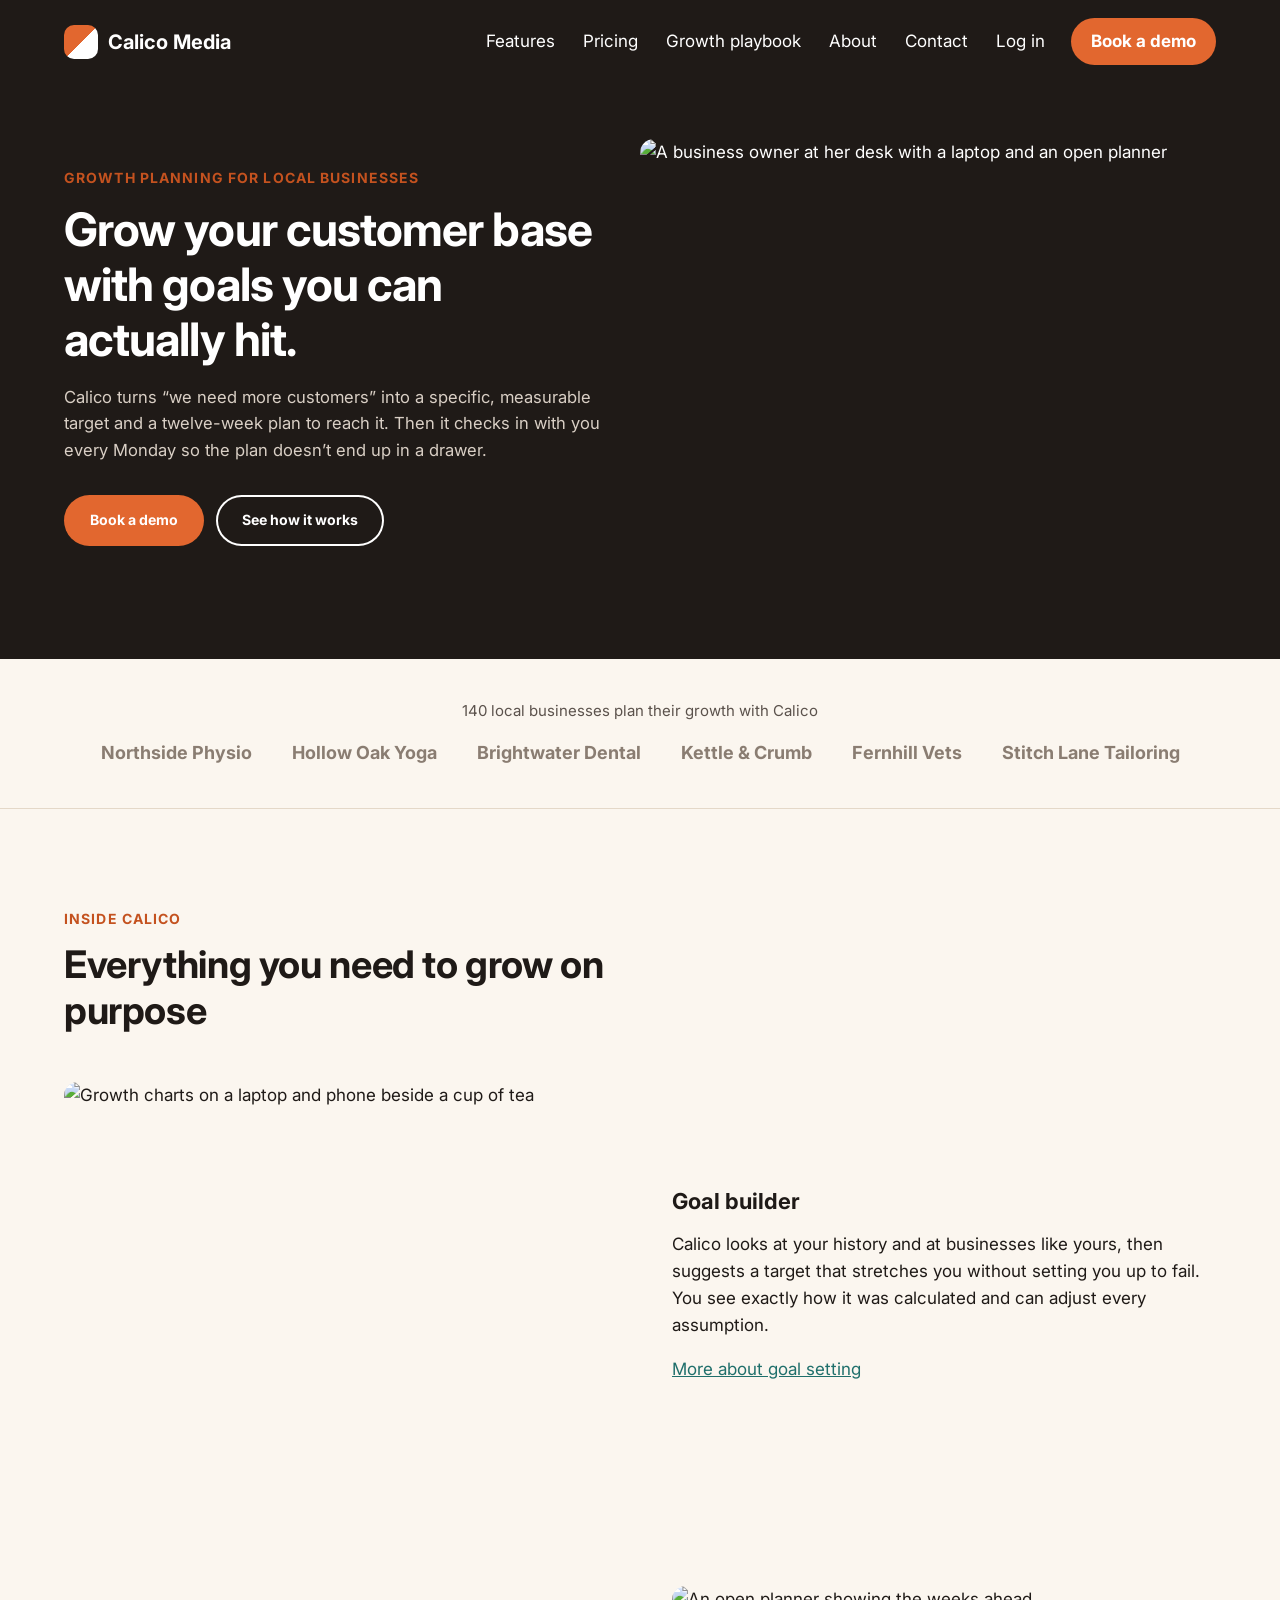
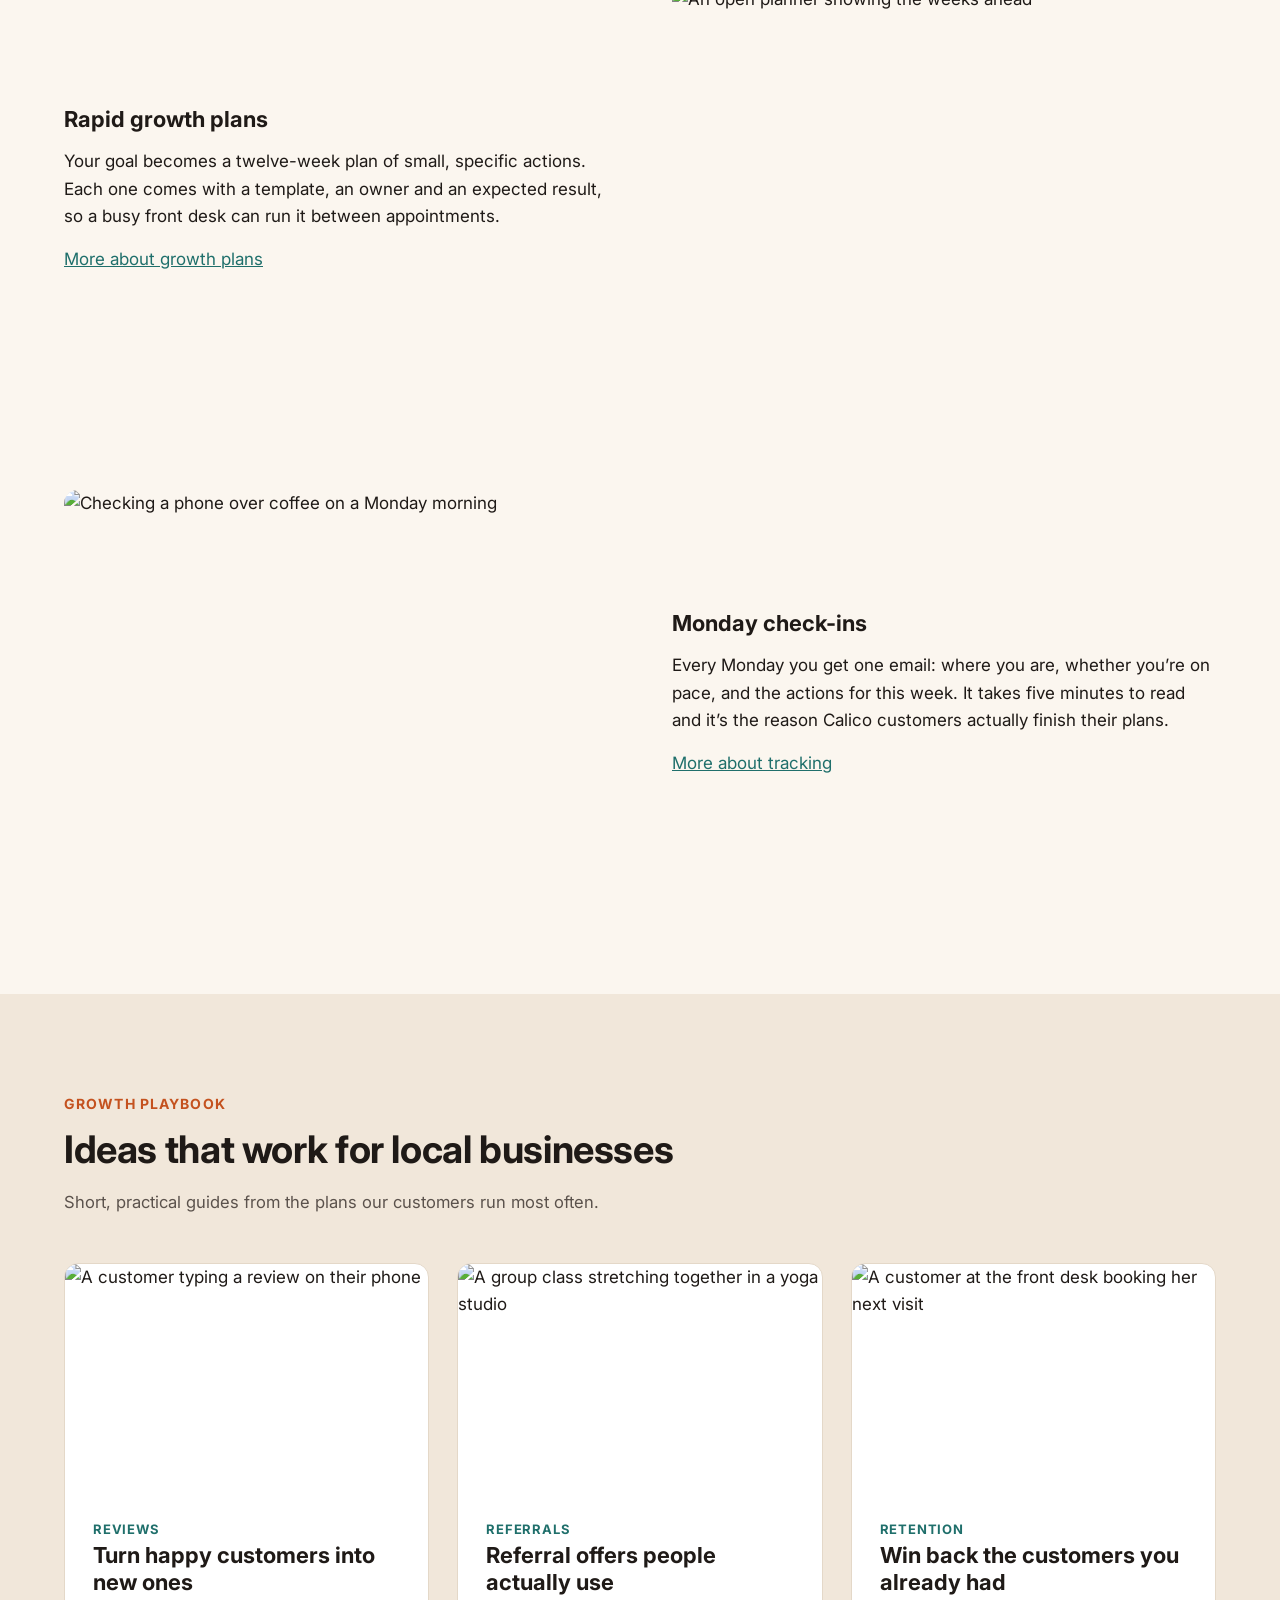
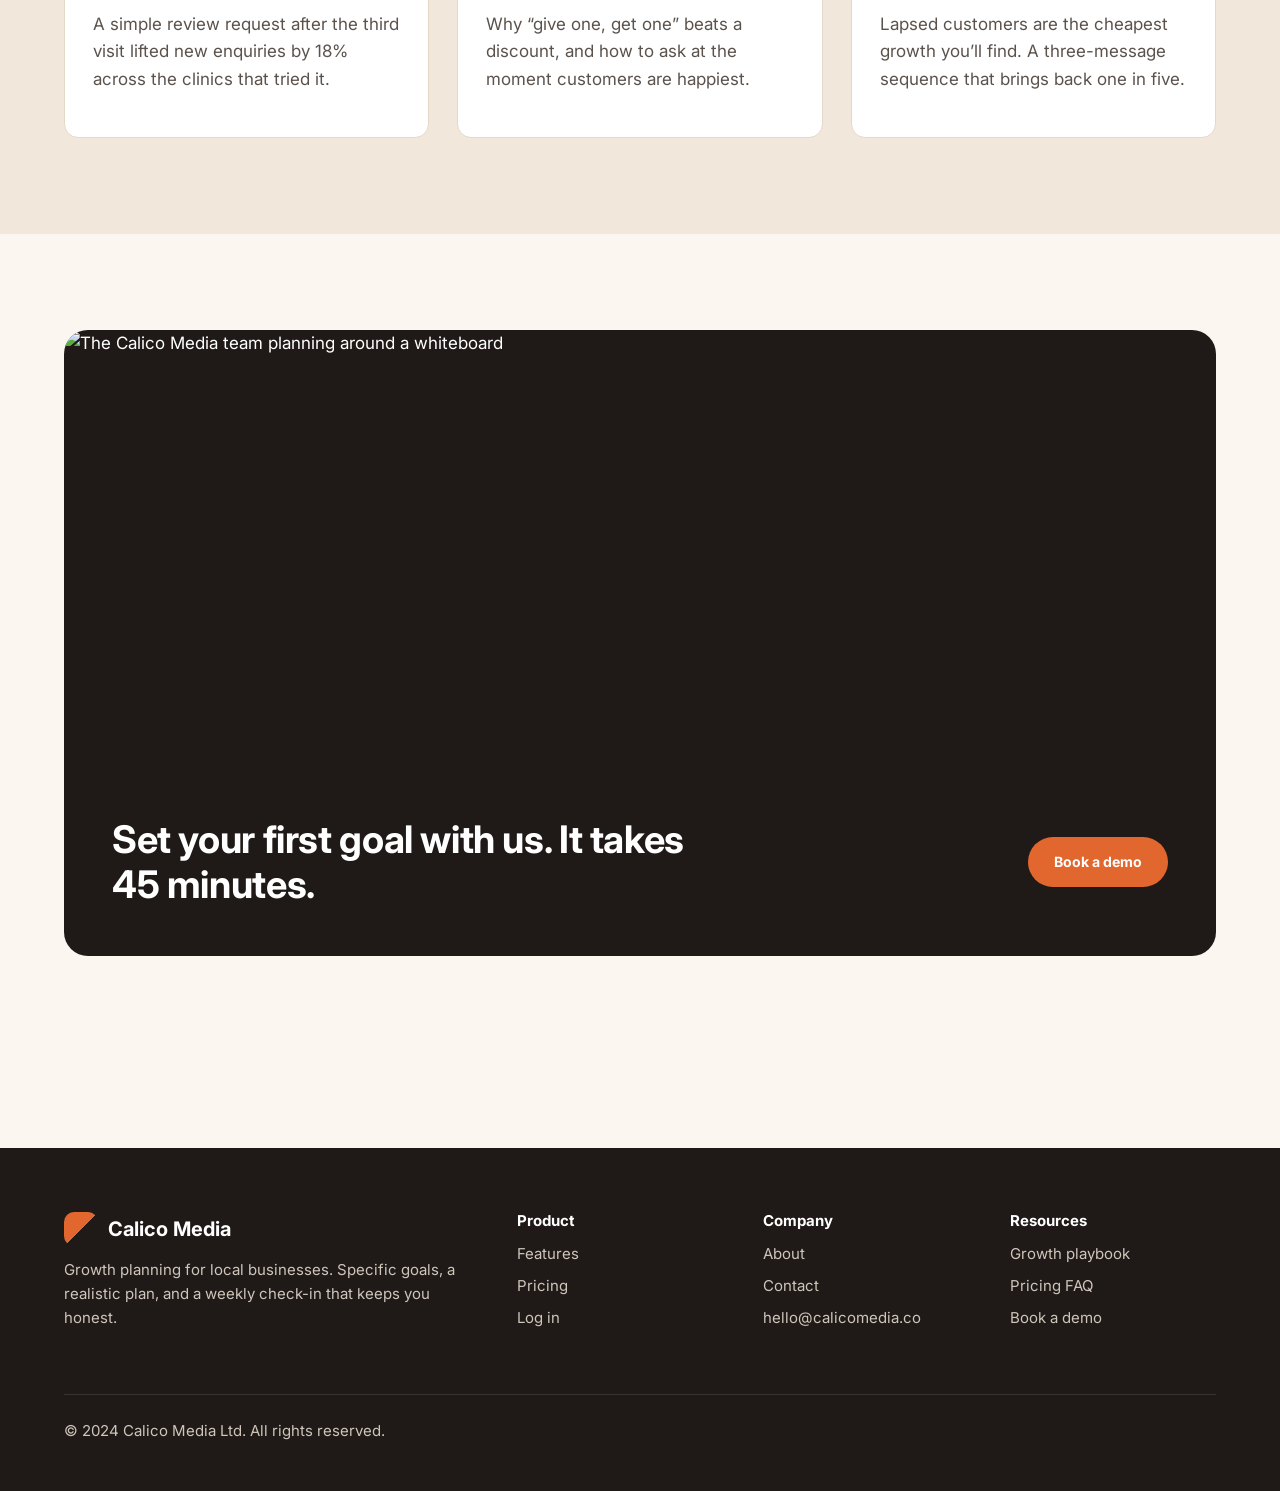
==== public/index.html @ af5a9ac3 "fix(hero and playbook): responsive on all devices" ====
<!DOCTYPE html>
<html lang="en">
<head>
  <meta charset="utf-8">
  <meta name="viewport" content="width=device-width, initial-scale=1">
  <title>Calico Media | Growth planning for local businesses</title>
  <meta name="description" content="Calico helps local businesses grow their customer base with specific, measurable, realistic goals and a rapid growth plan you can run every week.">
  <link rel="preconnect" href="https://fonts.googleapis.com">
  <link rel="preconnect" href="https://fonts.gstatic.com" crossorigin>
  <link href="https://fonts.googleapis.com/css2?family=Inter:wght@100;200;300;400;500;600;700;800;900&display=swap" rel="stylesheet">
  <link rel="stylesheet" href="css/styles.css">
</head>
<body>
  <header class="site-header site-header--home">
    <div class="container">
      <a class="logo" href="index.html"><span class="logo-mark"></span>Calico Media</a>
      <nav aria-label="Main">
        <ul class="nav-links">
          <li><a href="features.html">Features</a></li>
          <li><a href="pricing.html">Pricing</a></li>
          <li><a href="#playbook">Growth playbook</a></li>
          <li><a href="about.html">About</a></li>
          <li><a href="contact.html">Contact</a></li>
          <li><a href="https://app.calicomedia.co/login">Log in</a></li>
          <li><a class="btn" href="contact.html">Book a demo</a></li>
        </ul>
      </nav>
      <!-- Mobile burger: "popovertarget" opens #mobile-nav with no JavaScript (native Popover API) -->
      <button type="button" class="burger" popovertarget="mobile-nav" aria-label="Open menu">☰</button>
    </div>

    <!-- Mobile nav modal: opens via the burger's popovertarget, closes on outside click or
         Escape automatically (native Popover API); see the one onclick below for the one exception -->
    <div id="mobile-nav" popover class="mobile-nav">
      <ul class="mobile-nav-links">
        <li><a href="features.html">Features</a></li>
        <li><a href="pricing.html">Pricing</a></li>
        <!-- Only same-page anchor link in this list; the others close the popover naturally by navigating
             away. One-line JS closes it here since an in-page anchor click doesn't do that on its own. -->
        <li><a href="#playbook" onclick="document.getElementById('mobile-nav').hidePopover()">Growth playbook</a></li>
        <li><a href="about.html">About</a></li>
        <li><a href="contact.html">Contact</a></li>
        <li><a href="https://app.calicomedia.co/login">Log in</a></li>
        <li><a class="btn" href="contact.html">Book a demo</a></li>
      </ul>
    </div>
  </header>

  <main>
    <section class="hero">
      <div class="container hero-inner">
        <div class="hero-text">
          <span class="eyebrow">Growth planning for local businesses</span>
          <h1>Grow your customer base with goals you can actually hit.</h1>
          <p class="lead">Calico turns &ldquo;we need more customers&rdquo; into a specific, measurable target and a twelve-week plan to reach it. Then it checks in with you every Monday so the plan doesn&rsquo;t end up in a drawer.</p>
          <div class="hero-actions">
            <a class="btn" href="contact.html">Book a demo</a>
            <a class="btn btn--ghost" href="features.html">See how it works</a>
          </div>
        </div>
        <div class="hero-media">
          <img class="hero-image" src="images/hero-weekly-plan.jpg" alt="A business owner at her desk with a laptop and an open planner">
        </div>
      </div>
    </section>

    <section class="trust">
      <div class="container">
        <p>140 local businesses plan their growth with Calico</p>
        <ul class="trust-list">
          <li>Northside Physio</li>
          <li>Hollow Oak Yoga</li>
          <li>Brightwater Dental</li>
          <li>Kettle &amp; Crumb</li>
          <li>Fernhill Vets</li>
          <li>Stitch Lane Tailoring</li>
        </ul>
      </div>
    </section>

    <section class="section">
      <div class="container">
        <div class="section-intro">
          <span class="eyebrow">Inside Calico</span>
          <h2>Everything you need to grow on purpose</h2>
        </div>

        <div class="feature-row">
          <div class="feature-media">
            <img src="images/feature-goal-builder.jpg" alt="Growth charts on a laptop and phone beside a cup of tea">
          </div>
          <div>
            <h3>Goal builder</h3>
            <p>Calico looks at your history and at businesses like yours, then suggests a target that stretches you without setting you up to fail. You see exactly how it was calculated and can adjust every assumption.</p>
            <a href="features.html">More about goal setting</a>
          </div>
        </div>

        <div class="feature-row feature-row--reverse">
          <div class="feature-media">
            <img src="images/feature-growth-plan.jpg" alt="An open planner showing the weeks ahead">
          </div>
          <div>
            <h3>Rapid growth plans</h3>
            <p>Your goal becomes a twelve-week plan of small, specific actions. Each one comes with a template, an owner and an expected result, so a busy front desk can run it between appointments.</p>
            <a href="features.html">More about growth plans</a>
          </div>
        </div>

        <div class="feature-row">
          <div class="feature-media">
            <img src="images/feature-monday-checkin.jpg" alt="Checking a phone over coffee on a Monday morning">
          </div>
          <div>
            <h3>Monday check-ins</h3>
            <p>Every Monday you get one email: where you are, whether you&rsquo;re on pace, and the actions for this week. It takes five minutes to read and it&rsquo;s the reason Calico customers actually finish their plans.</p>
            <a href="features.html">More about tracking</a>
          </div>
        </div>
      </div>
    </section>

    <section class="section section--sand" id="playbook">
      <div class="container">
        <div class="section-intro">
          <span class="eyebrow">Growth playbook</span>
          <h2>Ideas that work for local businesses</h2>
          <p class="lead">Short, practical guides from the plans our customers run most often.</p>
        </div>
        <div class="playbook-grid">
          <article class="card">
            <img src="images/playbook-reviews.jpg" alt="A customer typing a review on their phone">
            <div class="card-body">
              <span class="card-tag">Reviews</span>
              <h3>Turn happy customers into new ones</h3>
              <p>A simple review request after the third visit lifted new enquiries by 18% across the clinics that tried it.</p>
            </div>
          </article>
          <article class="card">
            <img src="images/playbook-referrals.jpg" alt="A group class stretching together in a yoga studio">
            <div class="card-body">
              <span class="card-tag">Referrals</span>
              <h3>Referral offers people actually use</h3>
              <p>Why &ldquo;give one, get one&rdquo; beats a discount, and how to ask at the moment customers are happiest.</p>
            </div>
          </article>
          <article class="card">
            <img src="images/playbook-rebooking.jpg" alt="A customer at the front desk booking her next visit">
            <div class="card-body">
              <span class="card-tag">Retention</span>
              <h3>Win back the customers you already had</h3>
              <p>Lapsed customers are the cheapest growth you&rsquo;ll find. A three-message sequence that brings back one in five.</p>
            </div>
          </article>
        </div>
      </div>
    </section>

    <section class="section">
      <div class="container">
        <div class="cta-band">
          <img src="images/team-workshop.jpg" alt="The Calico Media team planning around a whiteboard">
          <div class="cta-body">
            <h2>Set your first goal with us. It takes 45 minutes.</h2>
            <a class="btn" href="contact.html">Book a demo</a>
          </div>
        </div>
      </div>
    </section>
  </main>

  <footer class="site-footer">
    <div class="container">
      <div class="footer-grid">
        <div>
          <a class="logo" href="index.html"><span class="logo-mark"></span>Calico Media</a>
          <p>Growth planning for local businesses. Specific goals, a realistic plan, and a weekly check-in that keeps you honest.</p>
        </div>
        <div>
          <h4>Product</h4>
          <ul>
            <li><a href="features.html">Features</a></li>
            <li><a href="pricing.html">Pricing</a></li>
            <li><a href="https://app.calicomedia.co/login">Log in</a></li>
          </ul>
        </div>
        <div>
          <h4>Company</h4>
          <ul>
            <li><a href="about.html">About</a></li>
            <li><a href="contact.html">Contact</a></li>
            <li><a href="mailto:hello@calicomedia.co">hello@calicomedia.co</a></li>
          </ul>
        </div>
        <div>
          <h4>Resources</h4>
          <ul>
            <li><a href="index.html#playbook">Growth playbook</a></li>
            <li><a href="pricing.html#faq">Pricing FAQ</a></li>
            <li><a href="contact.html">Book a demo</a></li>
          </ul>
        </div>
      </div>
      <div class="footer-bottom">
        <p>&copy; 2024 Calico Media Ltd. All rights reserved.</p>
      </div>
    </div>
  </footer>
</body>
</html>
---- public/css/styles.css ----
/* Calico Media marketing site */

:root {
  --ink: #1f1a17;
  --ink-soft: #5b524c;
  --cream: #fbf6ef;
  --sand: #f1e7da;
  --white: #ffffff;
  --orange: #e2672f;
  --orange-dark: #c4521f;
  --teal: #1f6f6b;
  --line: #e4d8c8;
  --radius: 14px;
}

*,
*::before,
*::after {
  box-sizing: border-box;
}

body {
  margin: 0;
  font-family: 'Inter', -apple-system, BlinkMacSystemFont, 'Segoe UI', sans-serif;
  font-weight: 400;
  font-size: 17px;
  line-height: 1.6;
  color: var(--ink);
  background: var(--cream);
}

h1,
h2,
h3,
h4 {
  font-weight: 700;
  line-height: 1.2;
  margin: 0 0 16px;
}

h1 {
  font-size: clamp(1.8rem, 3.6vw, 3.25rem); /* change */
  letter-spacing: -0.02em;
}

h2 {
  font-size: 38px;
  letter-spacing: -0.01em;
}

h3 {
  font-size: 22px;
}

p {
  margin: 0 0 16px;
}

a {
  color: var(--teal);
}

img {
  max-width: 100%;
}

.container {
  max-width: 1200px;
  margin: 0 auto;
  padding: 0 24px;
}

.section {
  padding: 96px 0;
}

.section--sand {
  background: var(--sand);
}

.eyebrow {
  display: inline-block;
  font-size: 14px;
  font-weight: 700;
  letter-spacing: 0.08em;
  text-transform: uppercase;
  color: var(--orange-dark);
  margin-bottom: 12px;
}

.lead {
  font-size: clamp(1rem, 1.3vw, 1.25rem);
  color: var(--ink-soft);
  max-width: 640px;
}

.section-intro {
  max-width: 680px;
  margin-bottom: 48px;
}

.btn {
  display: inline-block;
  padding: 14px 26px;
  border-radius: 999px;
  background: var(--orange);
  color: var(--white);
  font-weight: 700;
  text-decoration: none;
  border: 0;
  font-size: clamp(0.84rem, 1.1vw, 1rem);   /* change */
  font-family: inherit;
  cursor: pointer;
}

.btn:hover {
  background: var(--orange-dark);
}

.btn--ghost {
  background: transparent;
  color: inherit;
  box-shadow: inset 0 0 0 2px currentColor;
}

.btn--ghost:hover {
  background: rgba(255, 255, 255, 0.1);
}

/* Header */

.site-header {
  background: var(--white);
  border-bottom: 1px solid var(--line);
}

.site-header .container {
  display: flex;
  flex-wrap: wrap;
  align-items: center;
  justify-content: space-between;
  gap: 12px 32px;
  padding-top: 18px;
  padding-bottom: 18px;
}

.logo {
  display: flex;
  align-items: center;
  gap: 10px;
  flex-shrink: 0;
  font-size: 20px;
  font-weight: 700;
  color: var(--ink);
  text-decoration: none;
}

.logo-mark {
  width: 34px;
  height: 34px;
  border-radius: 10px;
  background: linear-gradient(135deg, var(--orange) 0%, var(--orange) 50%, var(--ink) 50%, var(--ink) 100%);
}

.nav-links {
  display: flex;
  flex-wrap: wrap;
  align-items: center;
  gap: 8px 28px;
  list-style: none;
  margin: 0;
  padding: 0;
  width: 100%;
}

.nav-links a {
  color: var(--ink);
  text-decoration: none;
  font-size: 17px;

}

.nav-links a:hover,
.nav-links a[aria-current='page'] {
  color: var(--orange-dark);
}

/* Burger is a <button popovertarget="mobile-nav">; hide it above the 768px
   breakpoint and strip default button chrome so it matches the old plain glyph look */
.burger {
  display: none;
  background: none;
  border: 0;
  padding: 0;
  font: inherit;
}

.site-header--home {
  background: var(--ink);
  border-bottom: 0;
}

.site-header--home .logo,
.site-header--home .nav-links a {
  color: var(--white);
}

.site-header--home .logo-mark {
  background: linear-gradient(135deg, var(--orange) 0%, var(--orange) 50%, var(--white) 50%, var(--white) 100%);
}

.site-header--home .container {
  flex-wrap: wrap; /*change  */
}

.site-header--home nav {
  min-width: 0;
}

.site-header--home .nav-links {
  flex-wrap: nowrap;
  gap: 0;
}

.site-header--home .nav-links li {
  min-width: 0;
}

.site-header--home .nav-links a {
  display: block;
  padding: 0 14px;
  white-space: nowrap;
}

.site-header--home .nav-links li:last-child {
  flex-shrink: 0;
}

.site-header--home .nav-links .btn {
  margin-left: 12px;
  padding: 10px 20px;
}

/* Home hero */

.hero {
  background: var(--ink);
  color: var(--white);
  padding: 56px 0 88px;
}

.hero-inner {
  display: flex;
  align-items: center;
  gap: 40px; /* change */
}

.hero-text {
  flex: 1;
  width: 50%; /* change */
}

.hero-text .lead {
  color: #d9cfc5;
}

.hero-actions {
  display: flex;
  flex-wrap: wrap;
  gap: 12px;
  margin-top: 32px;
}

.hero-media {
  max-width: 700px; /* change max width instead of width*/
  width: 50%; /* change */
  flex-shrink: 0;
  align-self: flex-start; /* change */
}

.hero-image {
  width: 100%;
  aspect-ratio: 4 / 3;
  object-fit: cover;
  border-radius: var(--radius);
  display: block;
}

/* Trust strip */

.trust {
  padding: 40px 0;
  border-bottom: 1px solid var(--line);
  text-align: center;
}

.trust p {
  color: var(--ink-soft);
  font-size: 15px;
}

.trust-list {
  display: flex;
  flex-wrap: wrap;
  justify-content: center;
  gap: 12px 40px;
  list-style: none;
  margin: 0;
  padding: 0;
  font-weight: 700;
  font-size: 18px;
  color: #8a7d72;
}

/* Steps */

.steps {
  display: grid;
  grid-template-columns: repeat(auto-fit, minmax(240px, 1fr));
  gap: 24px;
}

.step {
  background: var(--white);
  border: 1px solid var(--line);
  border-radius: var(--radius);
  padding: 32px;
}

.step-number {
  display: inline-flex;
  align-items: center;
  justify-content: center;
  width: 40px;
  height: 40px;
  border-radius: 50%;
  background: var(--sand);
  color: var(--orange-dark);
  font-weight: 700;
  margin-bottom: 16px;
}

/* Check list */

.check-list {
  list-style: none;
  margin: 24px 0 0;
  padding: 0;
}

.check-list li {
  position: relative;
  padding-left: 32px;
  margin-bottom: 14px;
}

.check-list li::before {
  content: '';
  position: absolute;
  left: 0;
  top: 6px;
  width: 16px;
  height: 16px;
  border-radius: 50%;
  background: var(--teal);
  box-shadow: inset 0 0 0 4px #cfe6e4;
}

/* FAQ */

.faq {
  max-width: 820px;
}

.faq details {
  border-top: 1px solid var(--line);
  padding: 20px 0;
}

.faq details:last-child {
  border-bottom: 1px solid var(--line);
}

.faq summary {
  font-weight: 700;
  font-size: 19px;
  cursor: pointer;
}

.faq details p {
  margin-top: 12px;
  color: var(--ink-soft);
}

/* Feature rows */

.feature-row {
  display: grid;
  grid-template-columns: 1fr 1fr;
  gap: 64px;
  align-items: center;
  margin-bottom: 96px;
}

.feature-row:last-child {
  margin-bottom: 0;
}

.feature-row--reverse .feature-media {
  order: 2;
}

.feature-media img {
  display: block;
  width: 100%;
  aspect-ratio: 4 / 3;
  object-fit: cover;
  border-radius: var(--radius);
}

/* Playbook */

.playbook-grid {
  display: grid;
  grid-template-columns: repeat(auto-fit, minmax(300px, 1fr));
  gap: 28px;
}

/* Card grid */

.card-grid {
  display: grid;
  grid-template-columns: repeat(3, 1fr);
  gap: 28px;
}

.card {
  background: var(--white);
  border: 1px solid var(--line);
  border-radius: var(--radius);
  overflow: hidden;
}

.card img {
  display: block;
  width: 100%;
  aspect-ratio: 16 / 10;
  object-fit: cover;
}

.card-body {
  padding: 24px 28px 28px;
}

.card-body p {
  color: var(--ink-soft);
}

.card-tag {
  font-size: 13px;
  font-weight: 700;
  text-transform: uppercase;
  letter-spacing: 0.06em;
  color: var(--teal);
}

.icon-dot {
  width: 44px;
  height: 44px;
  border-radius: 12px;
  background: var(--sand);
  margin-bottom: 18px;
  position: relative;
}

.icon-dot::after {
  content: '';
  position: absolute;
  inset: 13px;
  border-radius: 50%;
  background: var(--orange);
}

/* CTA band */

.cta-band {
  background: var(--ink);
  color: var(--white);
  border-radius: 24px;
  overflow: hidden;
}

.cta-band img {
  display: block;
  width: 100%;
  aspect-ratio: 21 / 8;
  object-fit: cover;
}

.cta-body {
  padding: 48px;
  display: flex;
  flex-wrap: wrap;
  align-items: center;
  justify-content: space-between;
  gap: 24px;
}

.cta-body h2 {
  margin: 0;
  max-width: 620px;
}

/* Page header (inner pages) */

.page-header {
  padding: 80px 0 56px;
  border-bottom: 1px solid var(--line);
}

/* Pricing */

.pricing-grid {
  display: grid;
  grid-template-columns: repeat(auto-fit, minmax(260px, 1fr));
  gap: 24px;
  align-items: stretch;
}

.pricing-card {
  background: var(--white);
  border: 1px solid var(--line);
  border-radius: var(--radius);
  padding: 36px 32px;
  display: flex;
  flex-direction: column;
}

.pricing-card--featured {
  border: 2px solid var(--orange);
  box-shadow: 0 24px 48px rgba(226, 103, 47, 0.14);
}

.plan-badge {
  align-self: flex-start;
  font-size: 13px;
  font-weight: 700;
  background: var(--orange);
  color: var(--white);
  border-radius: 999px;
  padding: 4px 12px;
  margin-bottom: 16px;
}

.price {
  font-size: 48px;
  font-weight: 700;
  margin: 8px 0 4px;
}

.price small {
  font-size: 17px;
  font-weight: 400;
  color: var(--ink-soft);
}

.pricing-card .check-list {
  flex: 1;
  margin-bottom: 28px;
}

.pricing-card .btn {
  text-align: center;
}

.pricing-note {
  margin-top: 32px;
  color: var(--ink-soft);
  font-size: 15px;
}

/* About */

.stats {
  display: grid;
  grid-template-columns: repeat(auto-fit, minmax(160px, 1fr));
  gap: 16px;
}

.stat {
  background: var(--white);
  border: 1px solid var(--line);
  border-radius: var(--radius);
  padding: 28px 20px;
}

.stat-number {
  display: block;
  font-size: 48px;
  font-weight: 700;
  color: var(--orange-dark);
}

.stat-label {
  display: block;
  font-size: 15px;
  color: var(--ink-soft);
}

.prose {
  max-width: 720px;
}

.team-grid {
  display: grid;
  grid-template-columns: repeat(auto-fit, minmax(220px, 1fr));
  gap: 24px;
}

.person {
  background: var(--white);
  border: 1px solid var(--line);
  border-radius: var(--radius);
  padding: 28px;
}

.avatar {
  width: 56px;
  height: 56px;
  border-radius: 50%;
  background: var(--sand);
  color: var(--orange-dark);
  display: flex;
  align-items: center;
  justify-content: center;
  font-weight: 700;
  margin-bottom: 16px;
}

.person p {
  color: var(--ink-soft);
  font-size: 15px;
  margin: 0;
}

/* Contact */

.contact-layout {
  display: grid;
  grid-template-columns: 3fr 2fr;
  gap: 64px;
}

.contact-form label {
  display: block;
  font-weight: 700;
  margin-bottom: 6px;
}

.contact-form input,
.contact-form textarea {
  display: block;
  width: 100%;
  font: inherit;
  padding: 12px 14px;
  border: 1px solid var(--line);
  border-radius: 10px;
  background: var(--white);
  margin-bottom: 20px;
}

.contact-form textarea {
  min-height: 160px;
  resize: vertical;
}

.form-status {
  margin-top: 16px;
  font-weight: 700;
}

.form-status--success {
  color: var(--teal);
}

.form-status--error {
  color: #b3261e;
}

.contact-aside {
  background: var(--white);
  border: 1px solid var(--line);
  border-radius: var(--radius);
  padding: 32px;
  align-self: start;
}

.contact-aside h3 {
  font-size: 18px;
  margin-top: 24px;
  margin-bottom: 6px;
}

.contact-aside h3:first-child {
  margin-top: 0;
}

.contact-aside p {
  color: var(--ink-soft);
  margin: 0;
}

/* Footer */

.site-footer {
  background: var(--ink);
  color: #cfc5bb;
  padding: 64px 0 32px;
  margin-top: 96px;
  font-size: 15px;
}

.footer-grid {
  display: grid;
  grid-template-columns: 2fr 1fr 1fr 1fr;
  gap: 40px;
}

.site-footer h4 {
  color: var(--white);
  font-size: 15px;
  margin-bottom: 12px;
}

.site-footer ul {
  list-style: none;
  margin: 0;
  padding: 0;
}

.site-footer li {
  margin-bottom: 8px;
}

.site-footer a {
  color: #cfc5bb;
  text-decoration: none;
}

.site-footer a:hover {
  color: var(--white);
}

.site-footer .logo {
  color: var(--white);
  margin-bottom: 12px;
}

.footer-bottom {
  border-top: 1px solid #3a322d;
  margin-top: 48px;
  padding-top: 24px;
}

@media (max-width: 768px) {
  h1 {
    font-size: 40px;
  }

  h2 {
    font-size: 30px;
  }

  .section {
    padding: 64px 0;
  }




  /* Only the home page (site-header--home) has a burger/popover nav, so only
     its nav is hidden here; other pages keep their always-visible nav links */
  .site-header--home nav {
    display: none;
  }

  .burger {
    display: block;
    color: white;
    font-size: 28px;
    cursor: pointer;
    transition: all 0.2s ease-out;
  }

  .burger:hover {
    color: var(--orange);
  }

  /* --- Mobile nav modal (Popover API; one inline onclick below handles
     the one same-page link that can't close itself via navigation) --- */

  /* Panel shown by the browser when the burger's popovertarget opens #mobile-nav.
     Anchored to the top-right, under the burger, instead of centered, so it
     visually "pops" out from the icon that opened it rather than appearing
     as a detached centered dialog */
  .mobile-nav {
    border: none;
    border-radius: 16px;
    padding: 28px 32px;
    inset: unset;
    top: 64px;        /* sits just under the header */
    right: 24px;       /* aligned with the container's right padding, under the burger */
    left: auto;
    bottom: auto;
    margin: 0;
    width: min(78vw, 280px);
    background: var(--ink);
    box-shadow: 0 20px 60px rgba(0, 0, 0, 0.4);

    /* entrance/exit transition driven purely by CSS, no JS */
    transition: opacity 0.2s ease, transform 0.2s ease,
      overlay 0.2s ease allow-discrete, display 0.2s ease allow-discrete;
    opacity: 0;
    transform-origin: top right; /* scales from the burger's corner, not the center */
    transform: scale(0.50);
  }

  /* :popover-open matches the panel only while it's visible */
  .mobile-nav:popover-open {
    opacity: 1;
    transform: scale(1);
  }

  /* Starting state for the open transition (browsers without @starting-style
     support just skip the animation and show the modal instantly) */
  @starting-style {
    .mobile-nav:popover-open {
      opacity: 0;
      transform: scale(0.85);
    }
  }

  /* Dims the page behind the modal; part of the native popover, not a hand-rolled overlay */
  .mobile-nav::backdrop {
    background: rgba(0, 0, 0, 0.5);
  }

  .mobile-nav-links {
    list-style: none;
    margin: 0;
    padding: 0;
    display: flex;
    flex-direction: column;
    gap: 20px;
    text-align: center;
  }

  .mobile-nav-links a {
    color: var(--white);
    text-decoration: none;
    font-size: 18px;
  }

  .mobile-nav-links a:hover {
    color: var(--orange);
  }

  .mobile-nav-links .btn {
    display: inline-block;
    margin-top: 4px;
  }

  .hero {
    padding-top: 20px;
  }

  .hero-inner {
    flex-direction: column-reverse;
    justify-content: center;
  }

  .hero-media {
    width: 100%;
    align-self: center;
  }

  .hero-text {
    width: 100%;
  }





  .feature-row {
    grid-template-columns: 1fr;
    gap: 32px;
    margin-bottom: 64px;
  }

  .feature-row--reverse .feature-media {
    order: 0;
  }

  .card-grid {
    grid-template-columns: repeat(2, 1fr);
  }

  .contact-layout {
    grid-template-columns: 1fr;
    gap: 40px;
  }

  .footer-grid {
    grid-template-columns: 1fr 1fr;
  }
}

@media (max-width: 480px) {
  h1 {
    font-size: 34px;
  }

  .card-grid {
    grid-template-columns: 1fr;
  }

  .cta-body {
    padding: 32px 24px;
  }

  .footer-grid {
    grid-template-columns: 1fr;
  }
}
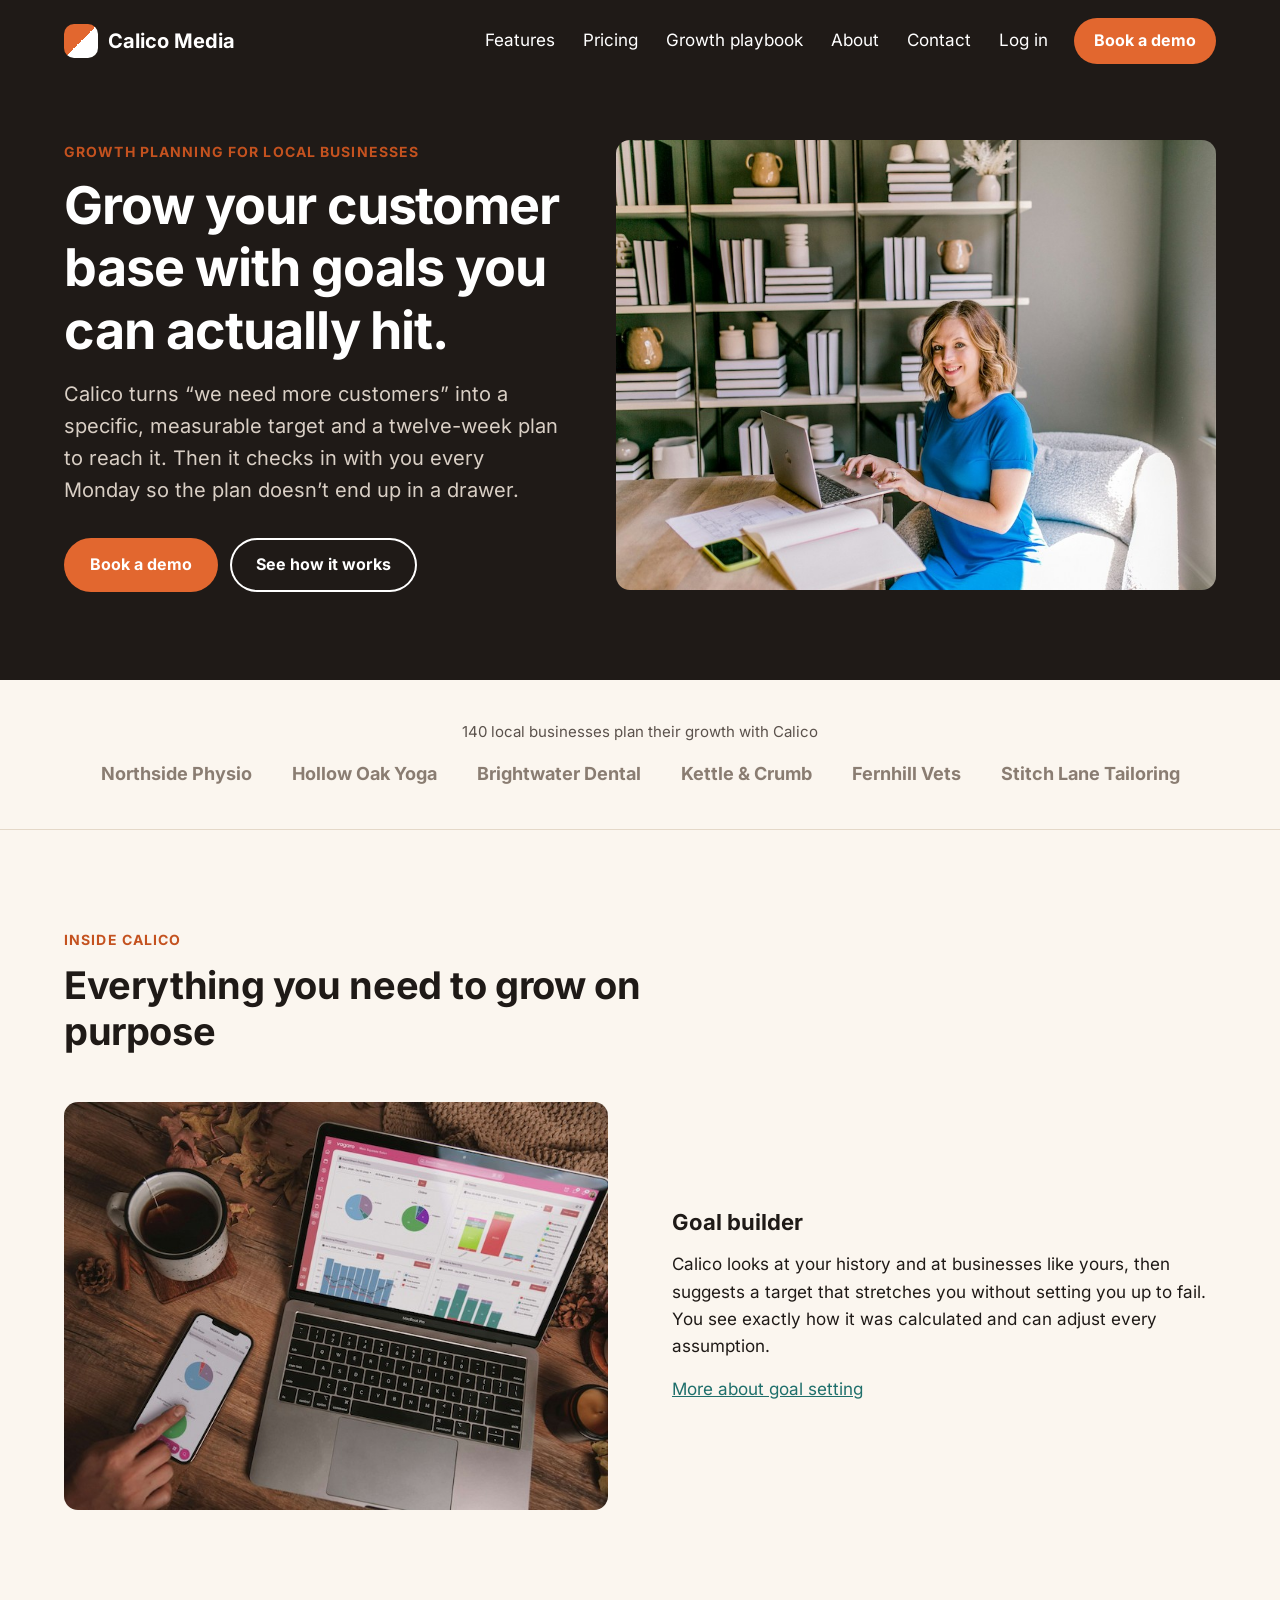
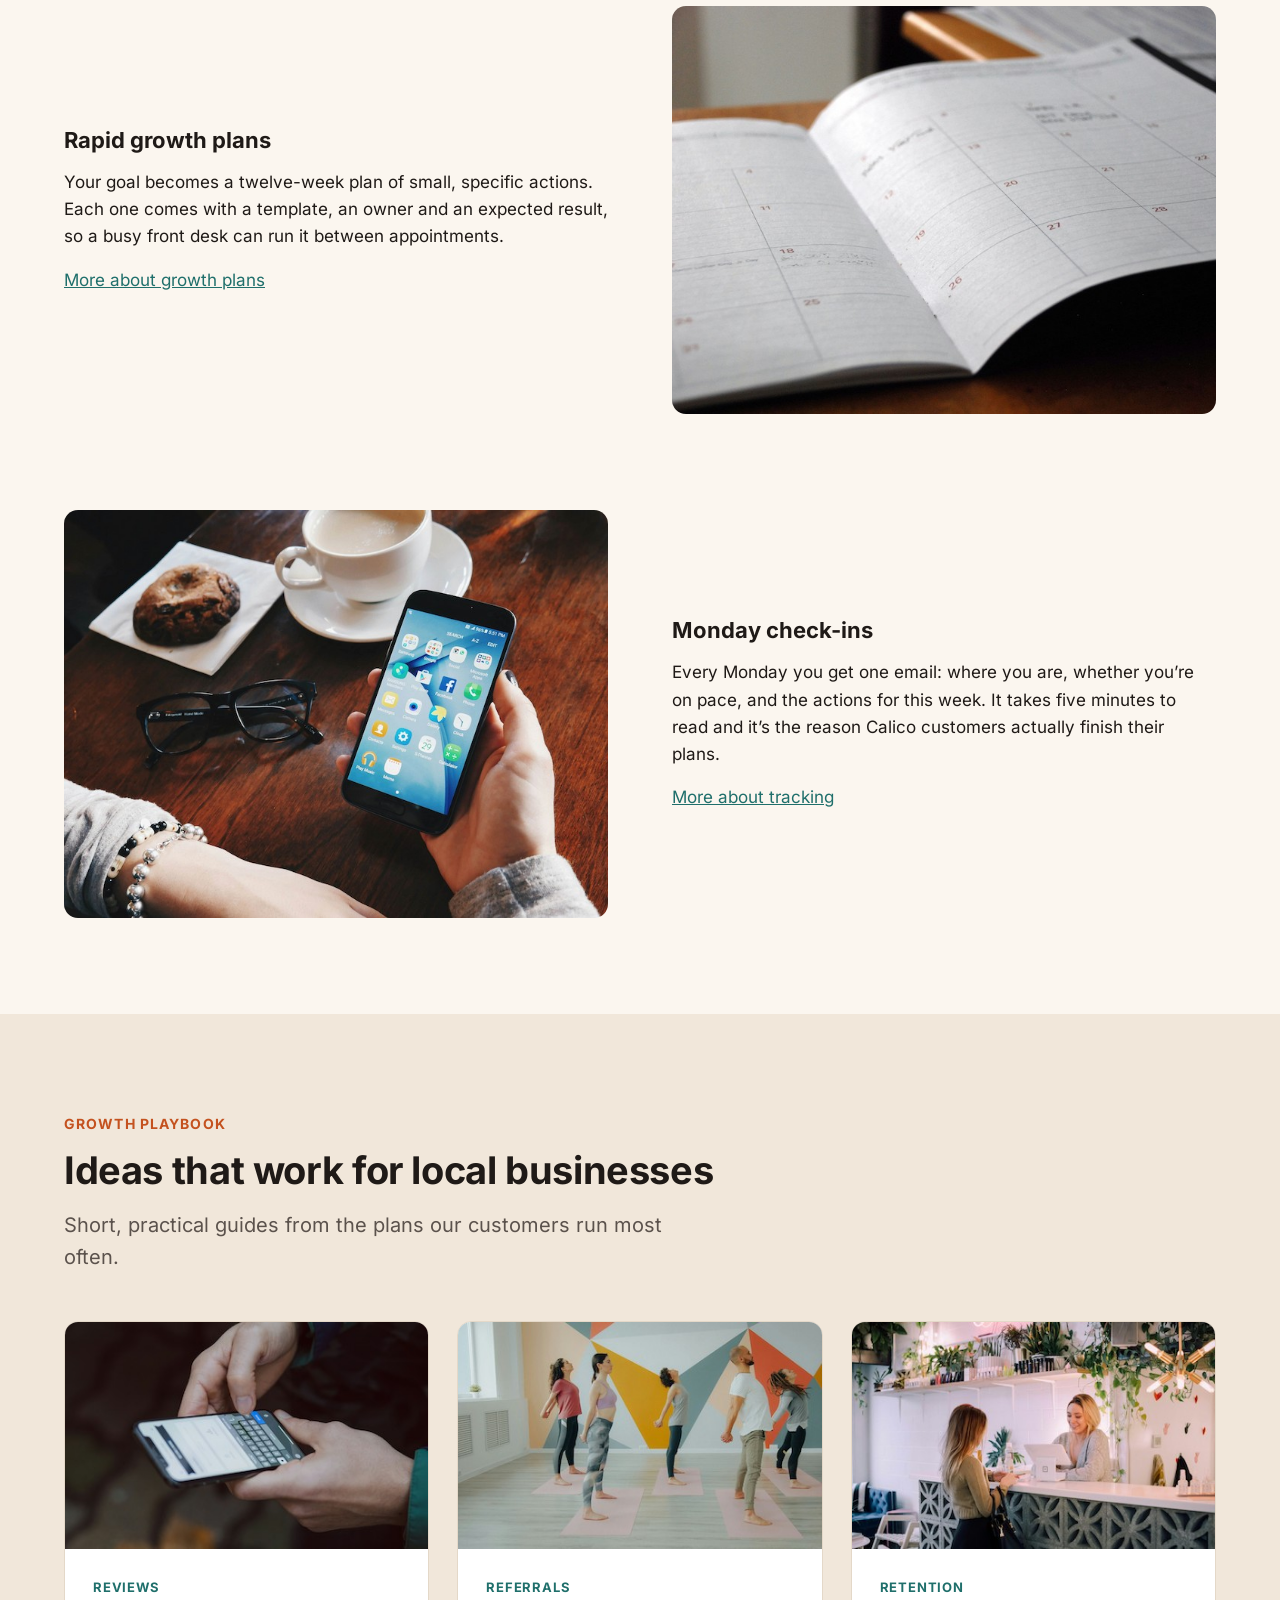
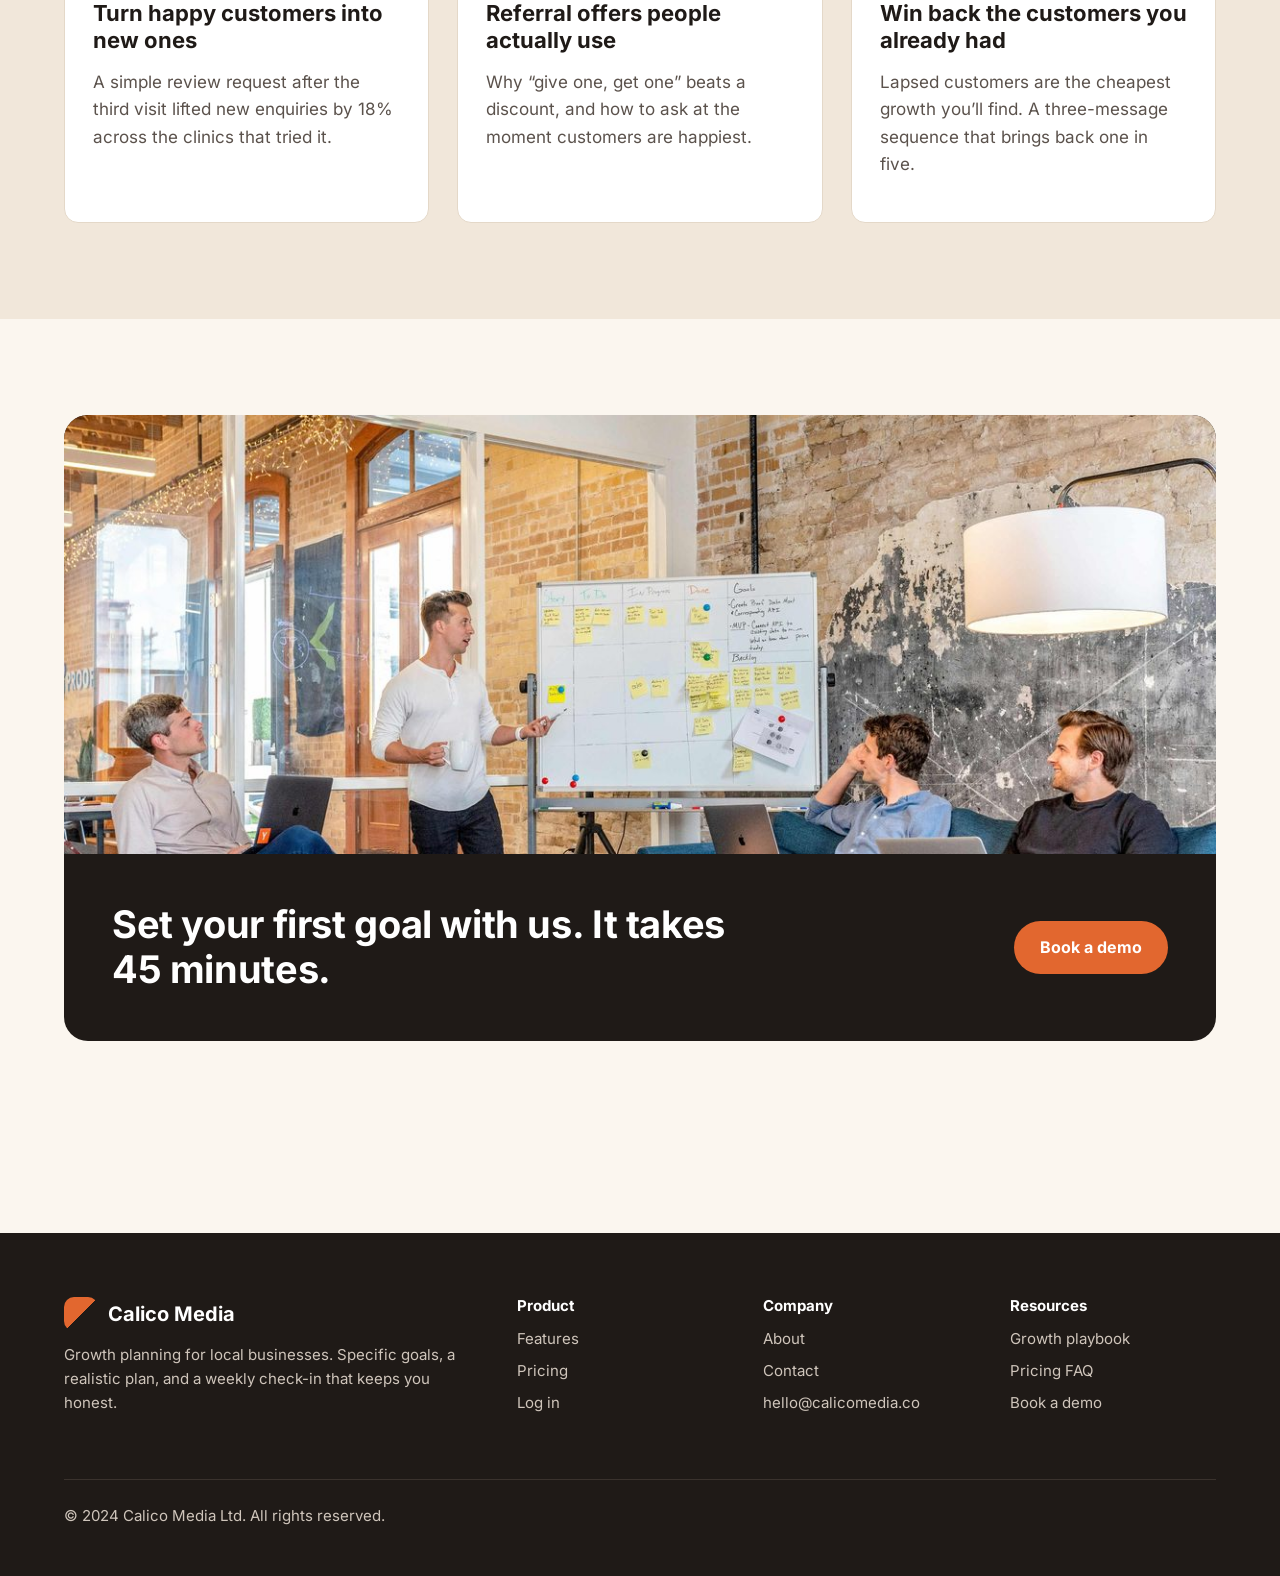
==== commit 83df3ded: "cut page weight homepage by 80% with srcset, lazy load, self-hosted fonts" ====
--- a/public/index.html
+++ b/public/index.html
@@ -5,9 +5,8 @@
   <meta name="viewport" content="width=device-width, initial-scale=1">
   <title>Calico Media | Growth planning for local businesses</title>
   <meta name="description" content="Calico helps local businesses grow their customer base with specific, measurable, realistic goals and a rapid growth plan you can run every week.">
-  <link rel="preconnect" href="https://fonts.googleapis.com">
-  <link rel="preconnect" href="https://fonts.gstatic.com" crossorigin>
-  <link href="https://fonts.googleapis.com/css2?family=Inter:wght@100;200;300;400;500;600;700;800;900&display=swap" rel="stylesheet">
+  <!-- Self-hosted Inter variable font (replaces the old Google Fonts link); preloaded since it's used for every heading and paragraph right away -->
+  <link rel="preload" href="fonts/inter-latin.woff2" as="font" type="font/woff2" crossorigin>
   <link rel="stylesheet" href="css/styles.css">
 </head>
 <body>
@@ -25,24 +24,6 @@
           <li><a class="btn" href="contact.html">Book a demo</a></li>
         </ul>
       </nav>
-      <!-- Mobile burger: "popovertarget" opens #mobile-nav with no JavaScript (native Popover API) -->
-      <button type="button" class="burger" popovertarget="mobile-nav" aria-label="Open menu">☰</button>
-    </div>
-
-    <!-- Mobile nav modal: opens via the burger's popovertarget, closes on outside click or
-         Escape automatically (native Popover API); see the one onclick below for the one exception -->
-    <div id="mobile-nav" popover class="mobile-nav">
-      <ul class="mobile-nav-links">
-        <li><a href="features.html">Features</a></li>
-        <li><a href="pricing.html">Pricing</a></li>
-        <!-- Only same-page anchor link in this list; the others close the popover naturally by navigating
-             away. One-line JS closes it here since an in-page anchor click doesn't do that on its own. -->
-        <li><a href="#playbook" onclick="document.getElementById('mobile-nav').hidePopover()">Growth playbook</a></li>
-        <li><a href="about.html">About</a></li>
-        <li><a href="contact.html">Contact</a></li>
-        <li><a href="https://app.calicomedia.co/login">Log in</a></li>
-        <li><a class="btn" href="contact.html">Book a demo</a></li>
-      </ul>
     </div>
   </header>
 
@@ -59,7 +40,16 @@
           </div>
         </div>
         <div class="hero-media">
-          <img class="hero-image" src="images/hero-weekly-plan.jpg" alt="A business owner at her desk with a laptop and an open planner">
+          <img
+            class="hero-image"
+            src="images/hero-weekly-plan-1200w.jpg"
+            srcset="
+              images/hero-weekly-plan-480w.jpg 480w,
+              images/hero-weekly-plan-900w.jpg 900w,
+              images/hero-weekly-plan-1200w.jpg 1200w,
+              images/hero-weekly-plan-1800w.jpg 1800w"
+            sizes="(max-width: 768px) 100vw, 600px"
+            alt="A business owner at her desk with a laptop and an open planner">
         </div>
       </div>
     </section>
@@ -87,7 +77,15 @@
 
         <div class="feature-row">
           <div class="feature-media">
-            <img src="images/feature-goal-builder.jpg" alt="Growth charts on a laptop and phone beside a cup of tea">
+            <img
+              src="images/feature-goal-builder-720w.jpg"
+              srcset="
+                images/feature-goal-builder-480w.jpg 480w,
+                images/feature-goal-builder-720w.jpg 720w,
+                images/feature-goal-builder-1067w.jpg 1067w"
+              sizes="(max-width: 768px) 100vw, 544px"
+              loading="lazy"
+              alt="Growth charts on a laptop and phone beside a cup of tea">
           </div>
           <div>
             <h3>Goal builder</h3>
@@ -98,7 +96,15 @@
 
         <div class="feature-row feature-row--reverse">
           <div class="feature-media">
-            <img src="images/feature-growth-plan.jpg" alt="An open planner showing the weeks ahead">
+            <img
+              src="images/feature-growth-plan-720w.jpg"
+              srcset="
+                images/feature-growth-plan-480w.jpg 480w,
+                images/feature-growth-plan-720w.jpg 720w,
+                images/feature-growth-plan-1067w.jpg 1067w"
+              sizes="(max-width: 768px) 100vw, 544px"
+              loading="lazy"
+              alt="An open planner showing the weeks ahead">
           </div>
           <div>
             <h3>Rapid growth plans</h3>
@@ -109,7 +115,15 @@
 
         <div class="feature-row">
           <div class="feature-media">
-            <img src="images/feature-monday-checkin.jpg" alt="Checking a phone over coffee on a Monday morning">
+            <img
+              src="images/feature-monday-checkin-720w.jpg"
+              srcset="
+                images/feature-monday-checkin-480w.jpg 480w,
+                images/feature-monday-checkin-720w.jpg 720w,
+                images/feature-monday-checkin-1067w.jpg 1067w"
+              sizes="(max-width: 768px) 100vw, 544px"
+              loading="lazy"
+              alt="Checking a phone over coffee on a Monday morning">
           </div>
           <div>
             <h3>Monday check-ins</h3>
@@ -129,7 +143,15 @@
         </div>
         <div class="playbook-grid">
           <article class="card">
-            <img src="images/playbook-reviews.jpg" alt="A customer typing a review on their phone">
+            <img
+              src="images/playbook-reviews-480w.jpg"
+              srcset="
+                images/playbook-reviews-400w.jpg 400w,
+                images/playbook-reviews-480w.jpg 480w,
+                images/playbook-reviews-720w.jpg 720w"
+              sizes="(max-width: 768px) 100vw, (max-width: 1024px) 50vw, 365px"
+              loading="lazy"
+              alt="A customer typing a review on their phone">
             <div class="card-body">
               <span class="card-tag">Reviews</span>
               <h3>Turn happy customers into new ones</h3>
@@ -137,7 +159,15 @@
             </div>
           </article>
           <article class="card">
-            <img src="images/playbook-referrals.jpg" alt="A group class stretching together in a yoga studio">
+            <img
+              src="images/playbook-referrals-480w.jpg"
+              srcset="
+                images/playbook-referrals-400w.jpg 400w,
+                images/playbook-referrals-480w.jpg 480w,
+                images/playbook-referrals-720w.jpg 720w"
+              sizes="(max-width: 768px) 100vw, (max-width: 1024px) 50vw, 365px"
+              loading="lazy"
+              alt="A group class stretching together in a yoga studio">
             <div class="card-body">
               <span class="card-tag">Referrals</span>
               <h3>Referral offers people actually use</h3>
@@ -145,7 +175,15 @@
             </div>
           </article>
           <article class="card">
-            <img src="images/playbook-rebooking.jpg" alt="A customer at the front desk booking her next visit">
+            <img
+              src="images/playbook-rebooking-480w.jpg"
+              srcset="
+                images/playbook-rebooking-400w.jpg 400w,
+                images/playbook-rebooking-480w.jpg 480w,
+                images/playbook-rebooking-720w.jpg 720w"
+              sizes="(max-width: 768px) 100vw, (max-width: 1024px) 50vw, 365px"
+              loading="lazy"
+              alt="A customer at the front desk booking her next visit">
             <div class="card-body">
               <span class="card-tag">Retention</span>
               <h3>Win back the customers you already had</h3>
@@ -159,7 +197,16 @@
     <section class="section">
       <div class="container">
         <div class="cta-band">
-          <img src="images/team-workshop.jpg" alt="The Calico Media team planning around a whiteboard">
+          <img
+            src="images/team-workshop-1200w.jpg"
+            srcset="
+              images/team-workshop-480w.jpg 480w,
+              images/team-workshop-900w.jpg 900w,
+              images/team-workshop-1200w.jpg 1200w,
+              images/team-workshop-1800w.jpg 1800w"
+            sizes="(max-width: 1247px) calc(100vw - 48px), 1152px"
+            loading="lazy"
+            alt="The Calico Media team planning around a whiteboard">
           <div class="cta-body">
             <h2>Set your first goal with us. It takes 45 minutes.</h2>
             <a class="btn" href="contact.html">Book a demo</a>
--- a/public/css/styles.css
+++ b/public/css/styles.css
@@ -13,6 +13,16 @@
   --radius: 14px;
 }
 
+/* Self-hosted Inter (replaces the Google Fonts <link>). lets the browser render our two
+   actually-used weights (400 and 700, see body/h1-h4 below) from that single file. */
+@font-face {
+  font-family: 'Inter';
+  font-style: normal;
+  font-weight: 100 900;
+  font-display: swap;
+  src: url('../fonts/inter-latin.woff2') format('woff2-variations');
+}
+
 *,
 *::before,
 *::after {
@@ -39,7 +49,7 @@
 }
 
 h1 {
-  font-size: clamp(1.8rem, 3.6vw, 3.25rem); /* change */
+  font-size: 52px;
   letter-spacing: -0.02em;
 }
 
@@ -89,7 +99,7 @@
 }
 
 .lead {
-  font-size: clamp(1rem, 1.3vw, 1.25rem);
+  font-size: 20px;
   color: var(--ink-soft);
   max-width: 640px;
 }
@@ -108,7 +118,7 @@
   font-weight: 700;
   text-decoration: none;
   border: 0;
-  font-size: clamp(0.84rem, 1.1vw, 1rem);   /* change */
+  font-size: 16px;
   font-family: inherit;
   cursor: pointer;
 }
@@ -170,14 +180,11 @@
   list-style: none;
   margin: 0;
   padding: 0;
-  width: 100%;
 }
 
 .nav-links a {
   color: var(--ink);
   text-decoration: none;
-  font-size: 17px;
-
 }
 
 .nav-links a:hover,
@@ -185,16 +192,6 @@
   color: var(--orange-dark);
 }
 
-/* Burger is a <button popovertarget="mobile-nav">; hide it above the 768px
-   breakpoint and strip default button chrome so it matches the old plain glyph look */
-.burger {
-  display: none;
-  background: none;
-  border: 0;
-  padding: 0;
-  font: inherit;
-}
-
 .site-header--home {
   background: var(--ink);
   border-bottom: 0;
@@ -210,7 +207,7 @@
 }
 
 .site-header--home .container {
-  flex-wrap: wrap; /*change  */
+  flex-wrap: nowrap;
 }
 
 .site-header--home nav {
@@ -252,12 +249,11 @@
 .hero-inner {
   display: flex;
   align-items: center;
-  gap: 40px; /* change */
+  gap: 56px;
 }
 
 .hero-text {
   flex: 1;
-  width: 50%; /* change */
 }
 
 .hero-text .lead {
@@ -272,10 +268,8 @@
 }
 
 .hero-media {
-  max-width: 700px; /* change max width instead of width*/
-  width: 50%; /* change */
+  width: 600px;
   flex-shrink: 0;
-  align-self: flex-start; /* change */
 }
 
 .hero-image {
@@ -422,7 +416,9 @@
 
 .playbook-grid {
   display: grid;
-  grid-template-columns: repeat(auto-fit, minmax(300px, 1fr));
+  /* grid-template-columns: repeat(3, 1fr); */ 
+  grid-template-columns: repeat(auto-fit, minmax(300px, 1fr)) ;
+  /* wanted to see how images looked when correctly responsive, even though this is not on the ticket */
   gap: 28px;
 }
 
@@ -775,123 +771,6 @@
     padding: 64px 0;
   }
 
-
-
-
-  /* Only the home page (site-header--home) has a burger/popover nav, so only
-     its nav is hidden here; other pages keep their always-visible nav links */
-  .site-header--home nav {
-    display: none;
-  }
-
-  .burger {
-    display: block;
-    color: white;
-    font-size: 28px;
-    cursor: pointer;
-    transition: all 0.2s ease-out;
-  }
-
-  .burger:hover {
-    color: var(--orange);
-  }
-
-  /* --- Mobile nav modal (Popover API; one inline onclick below handles
-     the one same-page link that can't close itself via navigation) --- */
-
-  /* Panel shown by the browser when the burger's popovertarget opens #mobile-nav.
-     Anchored to the top-right, under the burger, instead of centered, so it
-     visually "pops" out from the icon that opened it rather than appearing
-     as a detached centered dialog */
-  .mobile-nav {
-    border: none;
-    border-radius: 16px;
-    padding: 28px 32px;
-    inset: unset;
-    top: 64px;        /* sits just under the header */
-    right: 24px;       /* aligned with the container's right padding, under the burger */
-    left: auto;
-    bottom: auto;
-    margin: 0;
-    width: min(78vw, 280px);
-    background: var(--ink);
-    box-shadow: 0 20px 60px rgba(0, 0, 0, 0.4);
-
-    /* entrance/exit transition driven purely by CSS, no JS */
-    transition: opacity 0.2s ease, transform 0.2s ease,
-      overlay 0.2s ease allow-discrete, display 0.2s ease allow-discrete;
-    opacity: 0;
-    transform-origin: top right; /* scales from the burger's corner, not the center */
-    transform: scale(0.50);
-  }
-
-  /* :popover-open matches the panel only while it's visible */
-  .mobile-nav:popover-open {
-    opacity: 1;
-    transform: scale(1);
-  }
-
-  /* Starting state for the open transition (browsers without @starting-style
-     support just skip the animation and show the modal instantly) */
-  @starting-style {
-    .mobile-nav:popover-open {
-      opacity: 0;
-      transform: scale(0.85);
-    }
-  }
-
-  /* Dims the page behind the modal; part of the native popover, not a hand-rolled overlay */
-  .mobile-nav::backdrop {
-    background: rgba(0, 0, 0, 0.5);
-  }
-
-  .mobile-nav-links {
-    list-style: none;
-    margin: 0;
-    padding: 0;
-    display: flex;
-    flex-direction: column;
-    gap: 20px;
-    text-align: center;
-  }
-
-  .mobile-nav-links a {
-    color: var(--white);
-    text-decoration: none;
-    font-size: 18px;
-  }
-
-  .mobile-nav-links a:hover {
-    color: var(--orange);
-  }
-
-  .mobile-nav-links .btn {
-    display: inline-block;
-    margin-top: 4px;
-  }
-
-  .hero {
-    padding-top: 20px;
-  }
-
-  .hero-inner {
-    flex-direction: column-reverse;
-    justify-content: center;
-  }
-
-  .hero-media {
-    width: 100%;
-    align-self: center;
-  }
-
-  .hero-text {
-    width: 100%;
-  }
-
-
-
-
-
   .feature-row {
     grid-template-columns: 1fr;
     gap: 32px;
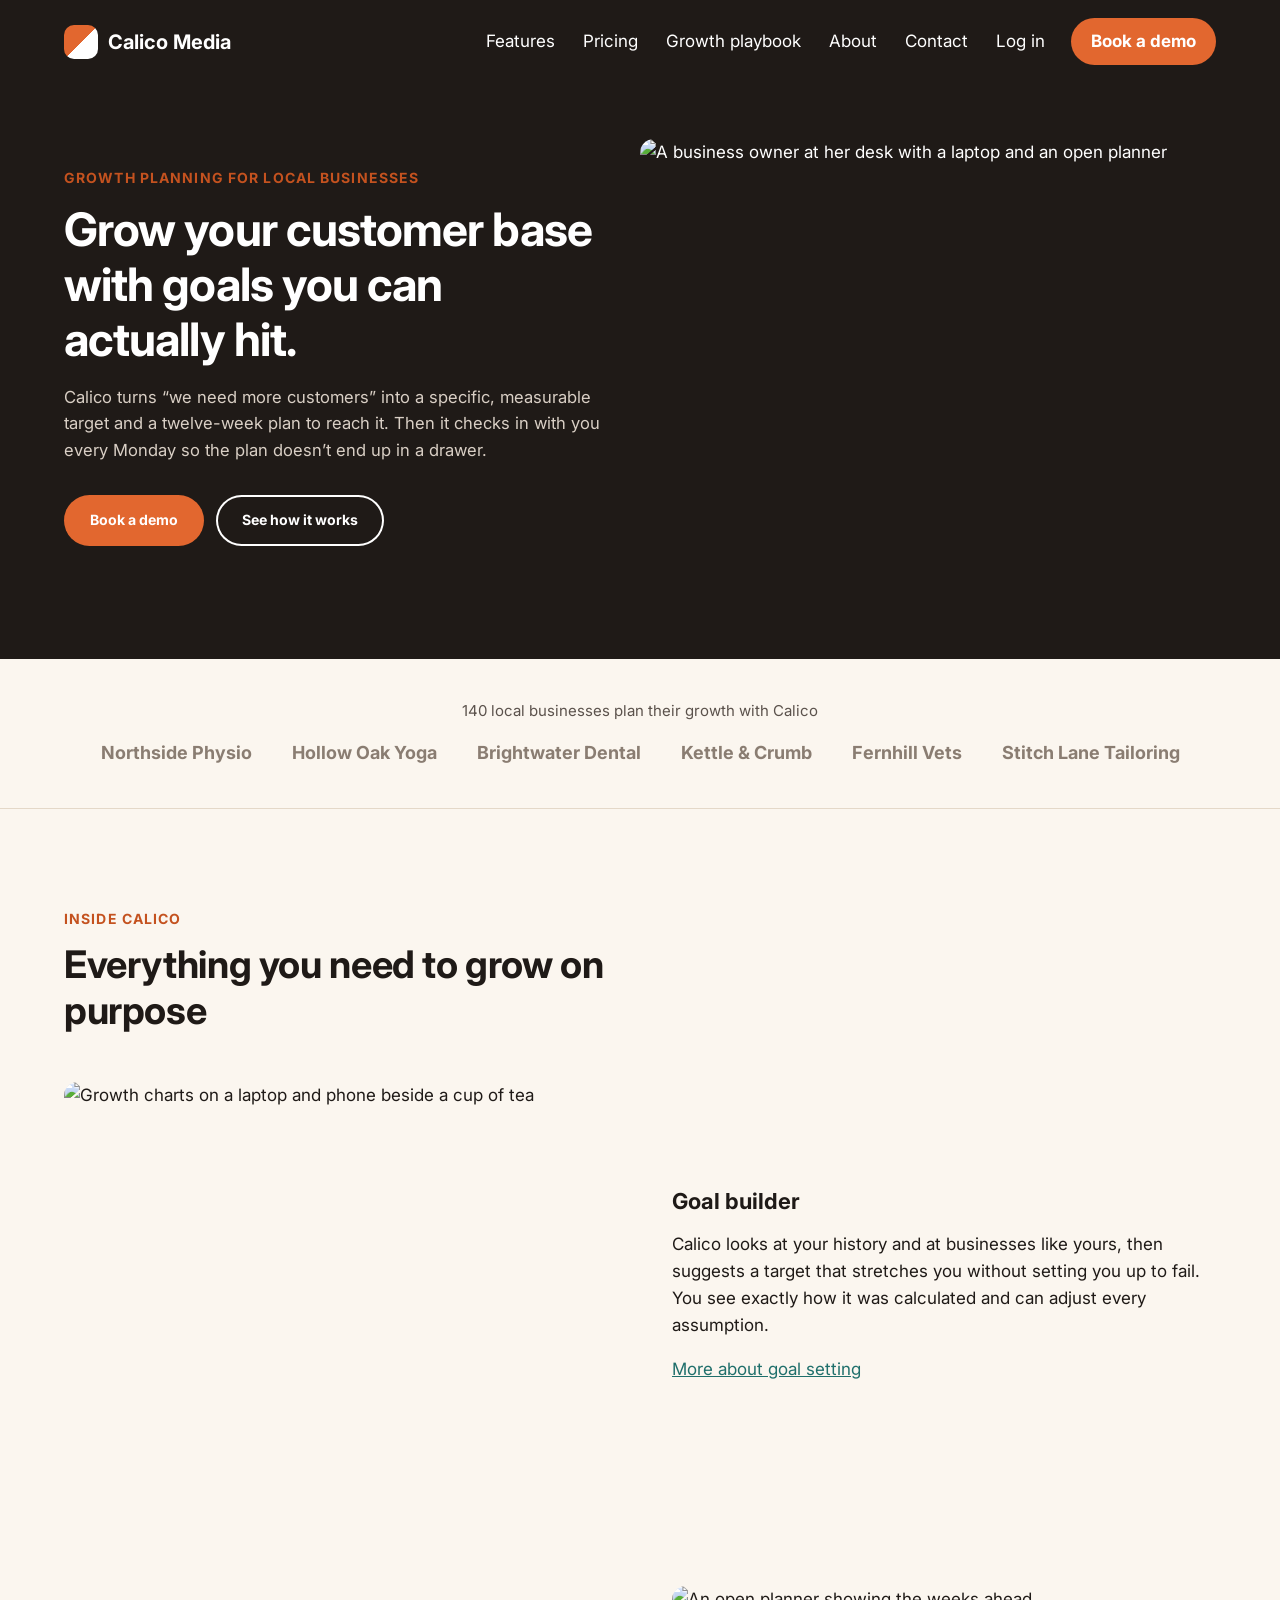
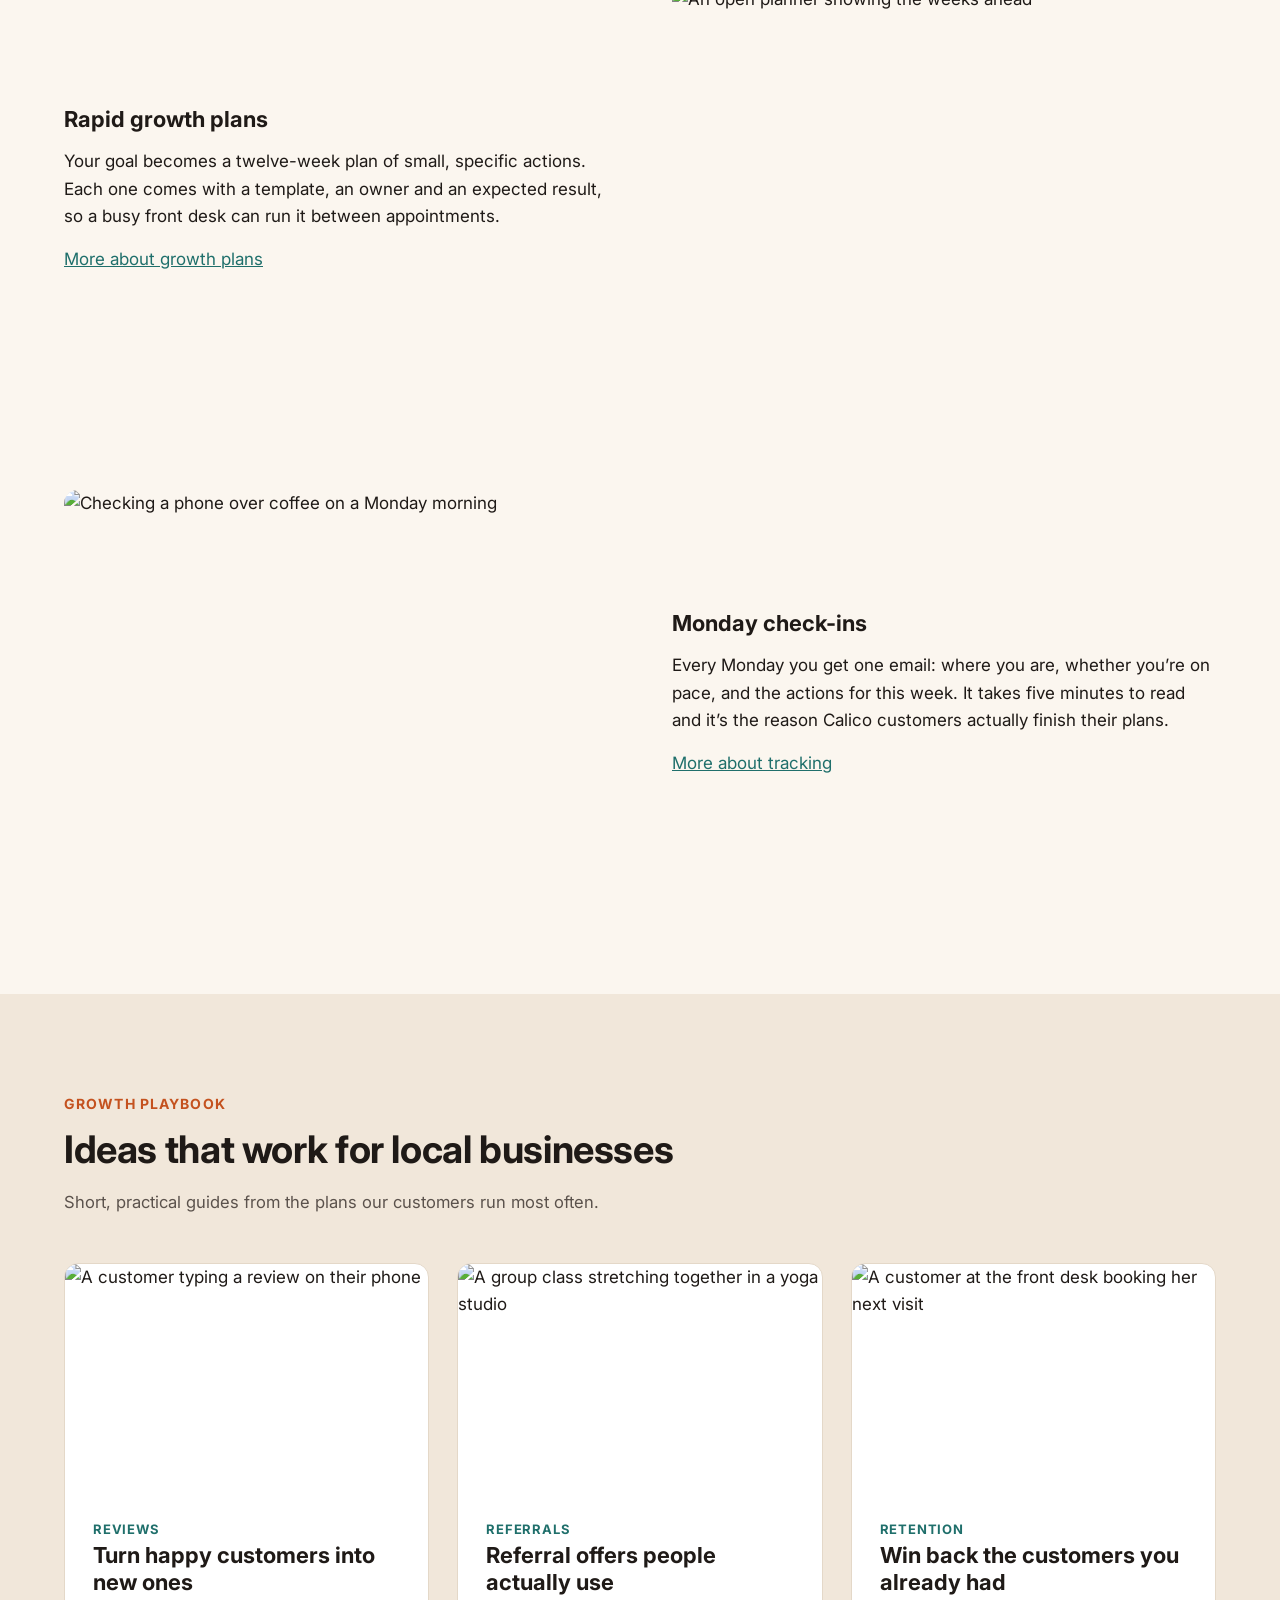
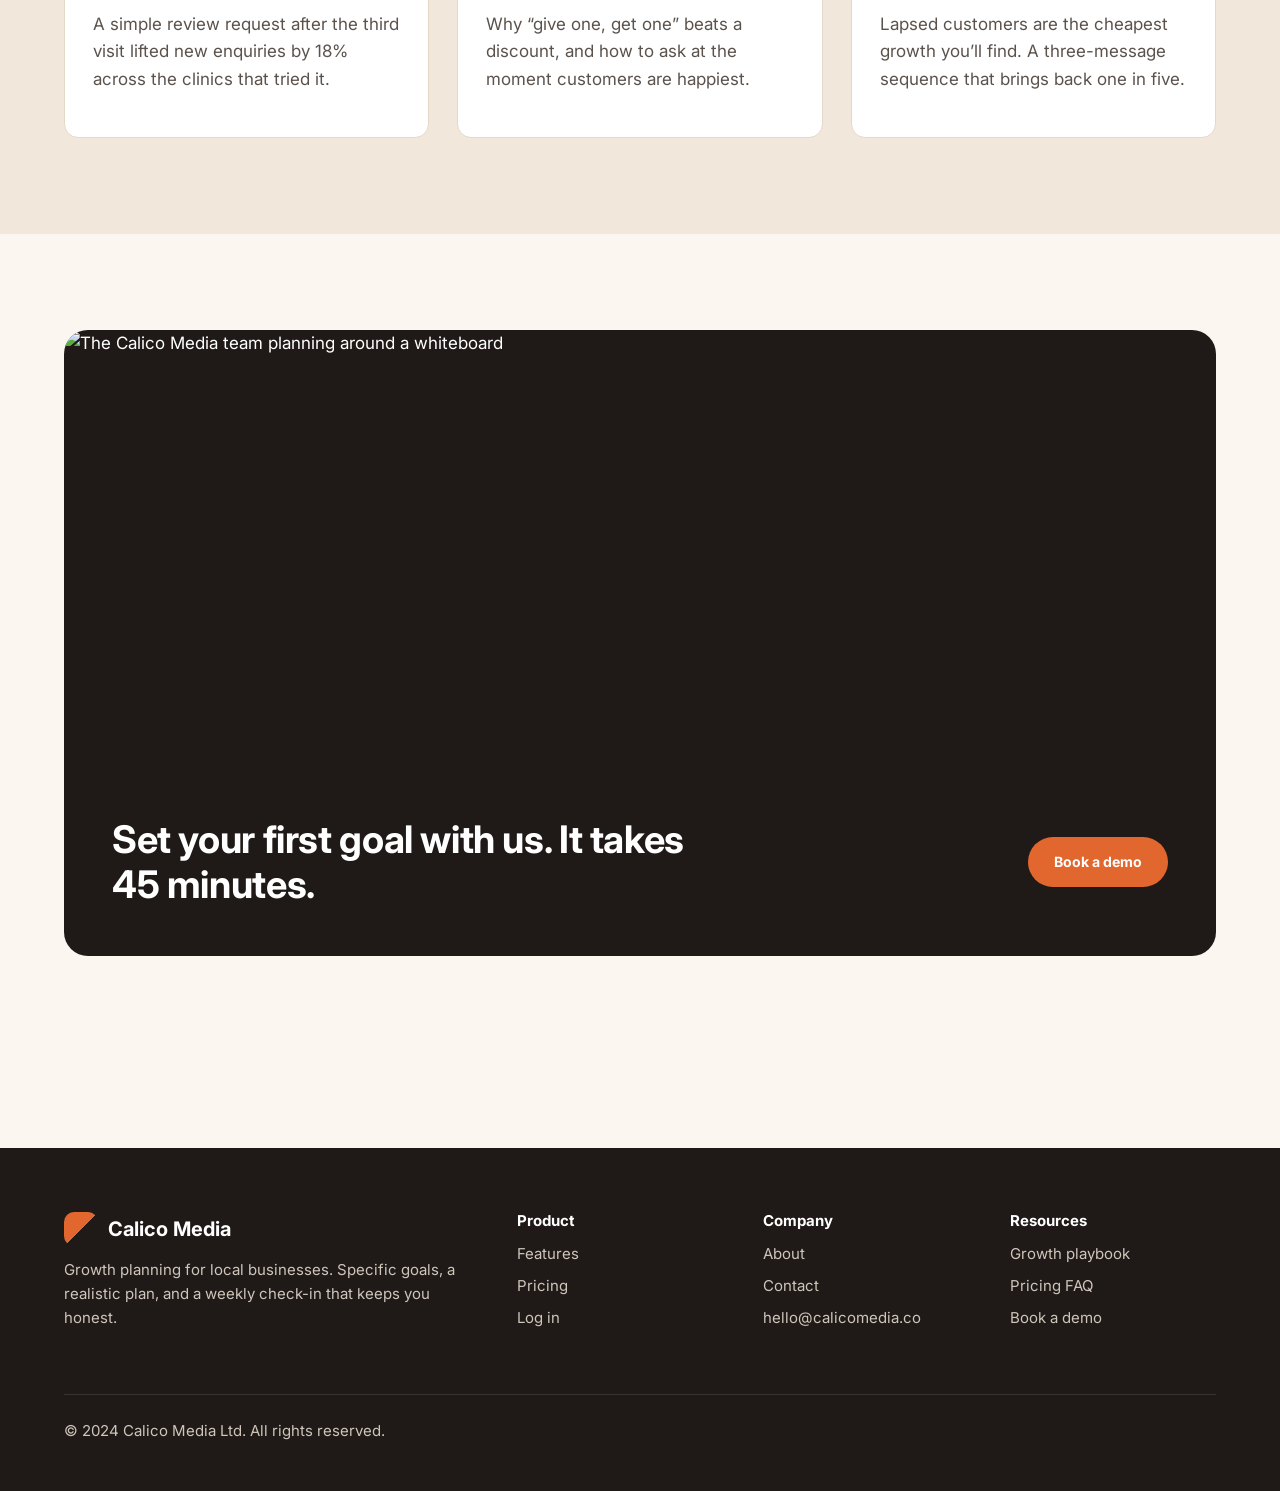
==== commit fd028d7c: "Merge pull request #1 from worldofwandag/fix/homepage-responsive Fix homepage layout on phone and ta" ====
--- a/public/index.html
+++ b/public/index.html
@@ -5,8 +5,9 @@
   <meta name="viewport" content="width=device-width, initial-scale=1">
   <title>Calico Media | Growth planning for local businesses</title>
   <meta name="description" content="Calico helps local businesses grow their customer base with specific, measurable, realistic goals and a rapid growth plan you can run every week.">
-  <!-- Self-hosted Inter variable font (replaces the old Google Fonts link); preloaded since it's used for every heading and paragraph right away -->
-  <link rel="preload" href="fonts/inter-latin.woff2" as="font" type="font/woff2" crossorigin>
+  <link rel="preconnect" href="https://fonts.googleapis.com">
+  <link rel="preconnect" href="https://fonts.gstatic.com" crossorigin>
+  <link href="https://fonts.googleapis.com/css2?family=Inter:wght@100;200;300;400;500;600;700;800;900&display=swap" rel="stylesheet">
   <link rel="stylesheet" href="css/styles.css">
 </head>
 <body>
@@ -24,6 +25,24 @@
           <li><a class="btn" href="contact.html">Book a demo</a></li>
         </ul>
       </nav>
+      <!-- Mobile burger: "popovertarget" opens #mobile-nav with no JavaScript (native Popover API) -->
+      <button type="button" class="burger" popovertarget="mobile-nav" aria-label="Open menu">☰</button>
+    </div>
+
+    <!-- Mobile nav modal: opens via the burger's popovertarget, closes on outside click or
+         Escape automatically (native Popover API); see the one onclick below for the one exception -->
+    <div id="mobile-nav" popover class="mobile-nav">
+      <ul class="mobile-nav-links">
+        <li><a href="features.html">Features</a></li>
+        <li><a href="pricing.html">Pricing</a></li>
+        <!-- Only same-page anchor link in this list; the others close the popover naturally by navigating
+             away. One-line JS closes it here since an in-page anchor click doesn't do that on its own. -->
+        <li><a href="#playbook" onclick="document.getElementById('mobile-nav').hidePopover()">Growth playbook</a></li>
+        <li><a href="about.html">About</a></li>
+        <li><a href="contact.html">Contact</a></li>
+        <li><a href="https://app.calicomedia.co/login">Log in</a></li>
+        <li><a class="btn" href="contact.html">Book a demo</a></li>
+      </ul>
     </div>
   </header>
 
@@ -40,16 +59,7 @@
           </div>
         </div>
         <div class="hero-media">
-          <img
-            class="hero-image"
-            src="images/hero-weekly-plan-1200w.jpg"
-            srcset="
-              images/hero-weekly-plan-480w.jpg 480w,
-              images/hero-weekly-plan-900w.jpg 900w,
-              images/hero-weekly-plan-1200w.jpg 1200w,
-              images/hero-weekly-plan-1800w.jpg 1800w"
-            sizes="(max-width: 768px) 100vw, 600px"
-            alt="A business owner at her desk with a laptop and an open planner">
+          <img class="hero-image" src="images/hero-weekly-plan.jpg" alt="A business owner at her desk with a laptop and an open planner">
         </div>
       </div>
     </section>
@@ -77,15 +87,7 @@
 
         <div class="feature-row">
           <div class="feature-media">
-            <img
-              src="images/feature-goal-builder-720w.jpg"
-              srcset="
-                images/feature-goal-builder-480w.jpg 480w,
-                images/feature-goal-builder-720w.jpg 720w,
-                images/feature-goal-builder-1067w.jpg 1067w"
-              sizes="(max-width: 768px) 100vw, 544px"
-              loading="lazy"
-              alt="Growth charts on a laptop and phone beside a cup of tea">
+            <img src="images/feature-goal-builder.jpg" alt="Growth charts on a laptop and phone beside a cup of tea">
           </div>
           <div>
             <h3>Goal builder</h3>
@@ -96,15 +98,7 @@
 
         <div class="feature-row feature-row--reverse">
           <div class="feature-media">
-            <img
-              src="images/feature-growth-plan-720w.jpg"
-              srcset="
-                images/feature-growth-plan-480w.jpg 480w,
-                images/feature-growth-plan-720w.jpg 720w,
-                images/feature-growth-plan-1067w.jpg 1067w"
-              sizes="(max-width: 768px) 100vw, 544px"
-              loading="lazy"
-              alt="An open planner showing the weeks ahead">
+            <img src="images/feature-growth-plan.jpg" alt="An open planner showing the weeks ahead">
           </div>
           <div>
             <h3>Rapid growth plans</h3>
@@ -115,15 +109,7 @@
 
         <div class="feature-row">
           <div class="feature-media">
-            <img
-              src="images/feature-monday-checkin-720w.jpg"
-              srcset="
-                images/feature-monday-checkin-480w.jpg 480w,
-                images/feature-monday-checkin-720w.jpg 720w,
-                images/feature-monday-checkin-1067w.jpg 1067w"
-              sizes="(max-width: 768px) 100vw, 544px"
-              loading="lazy"
-              alt="Checking a phone over coffee on a Monday morning">
+            <img src="images/feature-monday-checkin.jpg" alt="Checking a phone over coffee on a Monday morning">
           </div>
           <div>
             <h3>Monday check-ins</h3>
@@ -143,15 +129,7 @@
         </div>
         <div class="playbook-grid">
           <article class="card">
-            <img
-              src="images/playbook-reviews-480w.jpg"
-              srcset="
-                images/playbook-reviews-400w.jpg 400w,
-                images/playbook-reviews-480w.jpg 480w,
-                images/playbook-reviews-720w.jpg 720w"
-              sizes="(max-width: 768px) 100vw, (max-width: 1024px) 50vw, 365px"
-              loading="lazy"
-              alt="A customer typing a review on their phone">
+            <img src="images/playbook-reviews.jpg" alt="A customer typing a review on their phone">
             <div class="card-body">
               <span class="card-tag">Reviews</span>
               <h3>Turn happy customers into new ones</h3>
@@ -159,15 +137,7 @@
             </div>
           </article>
           <article class="card">
-            <img
-              src="images/playbook-referrals-480w.jpg"
-              srcset="
-                images/playbook-referrals-400w.jpg 400w,
-                images/playbook-referrals-480w.jpg 480w,
-                images/playbook-referrals-720w.jpg 720w"
-              sizes="(max-width: 768px) 100vw, (max-width: 1024px) 50vw, 365px"
-              loading="lazy"
-              alt="A group class stretching together in a yoga studio">
+            <img src="images/playbook-referrals.jpg" alt="A group class stretching together in a yoga studio">
             <div class="card-body">
               <span class="card-tag">Referrals</span>
               <h3>Referral offers people actually use</h3>
@@ -175,15 +145,7 @@
             </div>
           </article>
           <article class="card">
-            <img
-              src="images/playbook-rebooking-480w.jpg"
-              srcset="
-                images/playbook-rebooking-400w.jpg 400w,
-                images/playbook-rebooking-480w.jpg 480w,
-                images/playbook-rebooking-720w.jpg 720w"
-              sizes="(max-width: 768px) 100vw, (max-width: 1024px) 50vw, 365px"
-              loading="lazy"
-              alt="A customer at the front desk booking her next visit">
+            <img src="images/playbook-rebooking.jpg" alt="A customer at the front desk booking her next visit">
             <div class="card-body">
               <span class="card-tag">Retention</span>
               <h3>Win back the customers you already had</h3>
@@ -197,16 +159,7 @@
     <section class="section">
       <div class="container">
         <div class="cta-band">
-          <img
-            src="images/team-workshop-1200w.jpg"
-            srcset="
-              images/team-workshop-480w.jpg 480w,
-              images/team-workshop-900w.jpg 900w,
-              images/team-workshop-1200w.jpg 1200w,
-              images/team-workshop-1800w.jpg 1800w"
-            sizes="(max-width: 1247px) calc(100vw - 48px), 1152px"
-            loading="lazy"
-            alt="The Calico Media team planning around a whiteboard">
+          <img src="images/team-workshop.jpg" alt="The Calico Media team planning around a whiteboard">
           <div class="cta-body">
             <h2>Set your first goal with us. It takes 45 minutes.</h2>
             <a class="btn" href="contact.html">Book a demo</a>
@@ -253,5 +206,7 @@
       </div>
     </div>
   </footer>
+
+  
 </body>
 </html>
--- a/public/css/styles.css
+++ b/public/css/styles.css
@@ -13,16 +13,6 @@
   --radius: 14px;
 }
 
-/* Self-hosted Inter (replaces the Google Fonts <link>). lets the browser render our two
-   actually-used weights (400 and 700, see body/h1-h4 below) from that single file. */
-@font-face {
-  font-family: 'Inter';
-  font-style: normal;
-  font-weight: 100 900;
-  font-display: swap;
-  src: url('../fonts/inter-latin.woff2') format('woff2-variations');
-}
-
 *,
 *::before,
 *::after {
@@ -49,7 +39,6 @@
 }
 
 h1 {
-  font-size: 52px;
   letter-spacing: -0.02em;
 }
 
@@ -99,7 +88,7 @@
 }
 
 .lead {
-  font-size: 20px;
+  font-size: clamp(1rem, 1.3vw, 1.25rem);
   color: var(--ink-soft);
   max-width: 640px;
 }
@@ -118,7 +107,7 @@
   font-weight: 700;
   text-decoration: none;
   border: 0;
-  font-size: 16px;
+  font-size: clamp(0.84rem, 1.1vw, 1rem);   /* change */
   font-family: inherit;
   cursor: pointer;
 }
@@ -180,11 +169,14 @@
   list-style: none;
   margin: 0;
   padding: 0;
+  width: 100%;
 }
 
 .nav-links a {
   color: var(--ink);
   text-decoration: none;
+  font-size: 17px;
+
 }
 
 .nav-links a:hover,
@@ -192,6 +184,25 @@
   color: var(--orange-dark);
 }
 
+/* Burger is a <button popovertarget="mobile-nav">; hide it above the 768px
+   breakpoint and strip default button chrome so it matches the old plain glyph look */
+.burger {
+  display: none;
+  background: none;
+  border: 0;
+  padding: 0;
+  font: inherit;
+}
+
+/* Guards against the popover staying visually "open" if the viewport is widened
+   past 768px while it's showing: our custom .mobile-nav styles only exist inside
+   the max-width media query, so without this the browser would fall back to its
+   plain default popover box instead of disappearing. Author rules beat the UA
+   stylesheet's :popover-open display rule, so this always wins regardless of order. */
+.mobile-nav {
+  display: none;
+}
+
 .site-header--home {
   background: var(--ink);
   border-bottom: 0;
@@ -207,7 +218,7 @@
 }
 
 .site-header--home .container {
-  flex-wrap: nowrap;
+  flex-wrap: wrap; /*change  */
 }
 
 .site-header--home nav {
@@ -249,11 +260,16 @@
 .hero-inner {
   display: flex;
   align-items: center;
-  gap: 56px;
+  gap: 40px; /* change */
 }
 
 .hero-text {
   flex: 1;
+  width: 50%; /* change */
+}
+
+.hero-text h1 {
+  font-size: clamp(1.8rem, 3.6vw, 3.25rem); /* change */
 }
 
 .hero-text .lead {
@@ -268,8 +284,10 @@
 }
 
 .hero-media {
-  width: 600px;
+  max-width: 700px; /* change max width instead of width*/
+  width: 50%; /* change */
   flex-shrink: 0;
+  align-self: flex-start; /* change */
 }
 
 .hero-image {
@@ -416,9 +434,7 @@
 
 .playbook-grid {
   display: grid;
-  /* grid-template-columns: repeat(3, 1fr); */ 
-  grid-template-columns: repeat(auto-fit, minmax(300px, 1fr)) ;
-  /* wanted to see how images looked when correctly responsive, even though this is not on the ticket */
+  grid-template-columns: repeat(auto-fit, minmax(300px, 1fr));
   gap: 28px;
 }
 
@@ -771,6 +787,123 @@
     padding: 64px 0;
   }
 
+
+
+
+  /* Only the home page (site-header--home) has a burger/popover nav, so only
+     its nav is hidden here; other pages keep their always-visible nav links */
+  .site-header--home nav {
+    display: none;
+  }
+
+  .burger {
+    display: block;
+    color: white;
+    font-size: 28px;
+    cursor: pointer;
+    transition: all 0.2s ease-out;
+  }
+
+  .burger:hover {
+    color: var(--orange);
+  }
+
+  /* --- Mobile nav modal (Popover API; one inline onclick below handles
+     the one same-page link that can't close itself via navigation) --- */
+
+  /* Panel shown by the browser when the burger's popovertarget opens #mobile-nav.
+     Anchored to the top-right, under the burger, instead of centered, so it
+     visually "pops" out from the icon that opened it rather than appearing
+     as a detached centered dialog */
+  .mobile-nav {
+    border: none;
+    border-radius: 16px;
+    padding: 28px 32px;
+    inset: unset;
+    top: 64px;        /* sits just under the header */
+    right: 24px;       /* aligned with the container's right padding, under the burger */
+    left: auto;
+    bottom: auto;
+    margin: 0;
+    width: min(78vw, 280px);
+    background: var(--ink);
+    box-shadow: 0 20px 60px rgba(0, 0, 0, 0.4);
+
+    /* entrance/exit transition driven purely by CSS, no JS */
+    transition: opacity 0.2s ease, transform 0.2s ease,
+      overlay 0.2s ease allow-discrete, display 0.2s ease allow-discrete;
+    opacity: 0;
+    transform-origin: top right; /* scales from the burger's corner, not the center */
+    transform: scale(0.50);
+  }
+
+  /* :popover-open matches the panel only while it's visible; display:block is
+     explicit here (rather than relying on the UA stylesheet's default) since the
+     base .mobile-nav rule above now forces display:none outside this breakpoint */
+  .mobile-nav:popover-open {
+    display: block;
+    opacity: 1;
+    transform: scale(1);
+  }
+
+  /* Starting state for the open transition (browsers without @starting-style
+     support just skip the animation and show the modal instantly) */
+  @starting-style {
+    .mobile-nav:popover-open {
+      opacity: 0;
+      transform: scale(0.85);
+    }
+  }
+
+  /* Dims the page behind the modal; part of the native popover, not a hand-rolled overlay */
+  .mobile-nav::backdrop {
+    background: rgba(0, 0, 0, 0.5);
+  }
+
+  .mobile-nav-links {
+    list-style: none;
+    margin: 0;
+    padding: 0;
+    display: flex;
+    flex-direction: column;
+    gap: 20px;
+    text-align: center;
+  }
+
+  .mobile-nav-links a {
+    color: var(--white);
+    text-decoration: none;
+    font-size: 18px;
+  }
+
+  .mobile-nav-links a:hover {
+    color: var(--orange);
+  }
+
+  .mobile-nav-links .btn {
+    display: inline-block;
+    margin-top: 4px;
+  }
+
+  .hero {
+    padding-top: 20px;
+  }
+
+  .hero-inner {
+    flex-direction: column-reverse;
+    justify-content: center;
+  }
+
+  .hero-media {
+    width: 100%;
+    align-self: center;
+  }
+
+  .hero-text {
+    width: 100%;
+  }
+
+
   .feature-row {
     grid-template-columns: 1fr;
     gap: 32px;
@@ -812,3 +945,20 @@
     grid-template-columns: 1fr;
   }
 }
+
+@media (max-width: 375px) {
+  .hero-actions {
+    justify-content: center;
+  }
+
+  .mobile-nav {
+    right: auto;
+    left: 50%;
+    transform-origin: top center; /* was top right; centers the scale-in instead of popping from the corner */
+    transform: translateX(-50%) scale(0.5);
+  }
+
+  .mobile-nav:popover-open {
+    transform: translateX(-50%) scale(1);
+  }
+}
